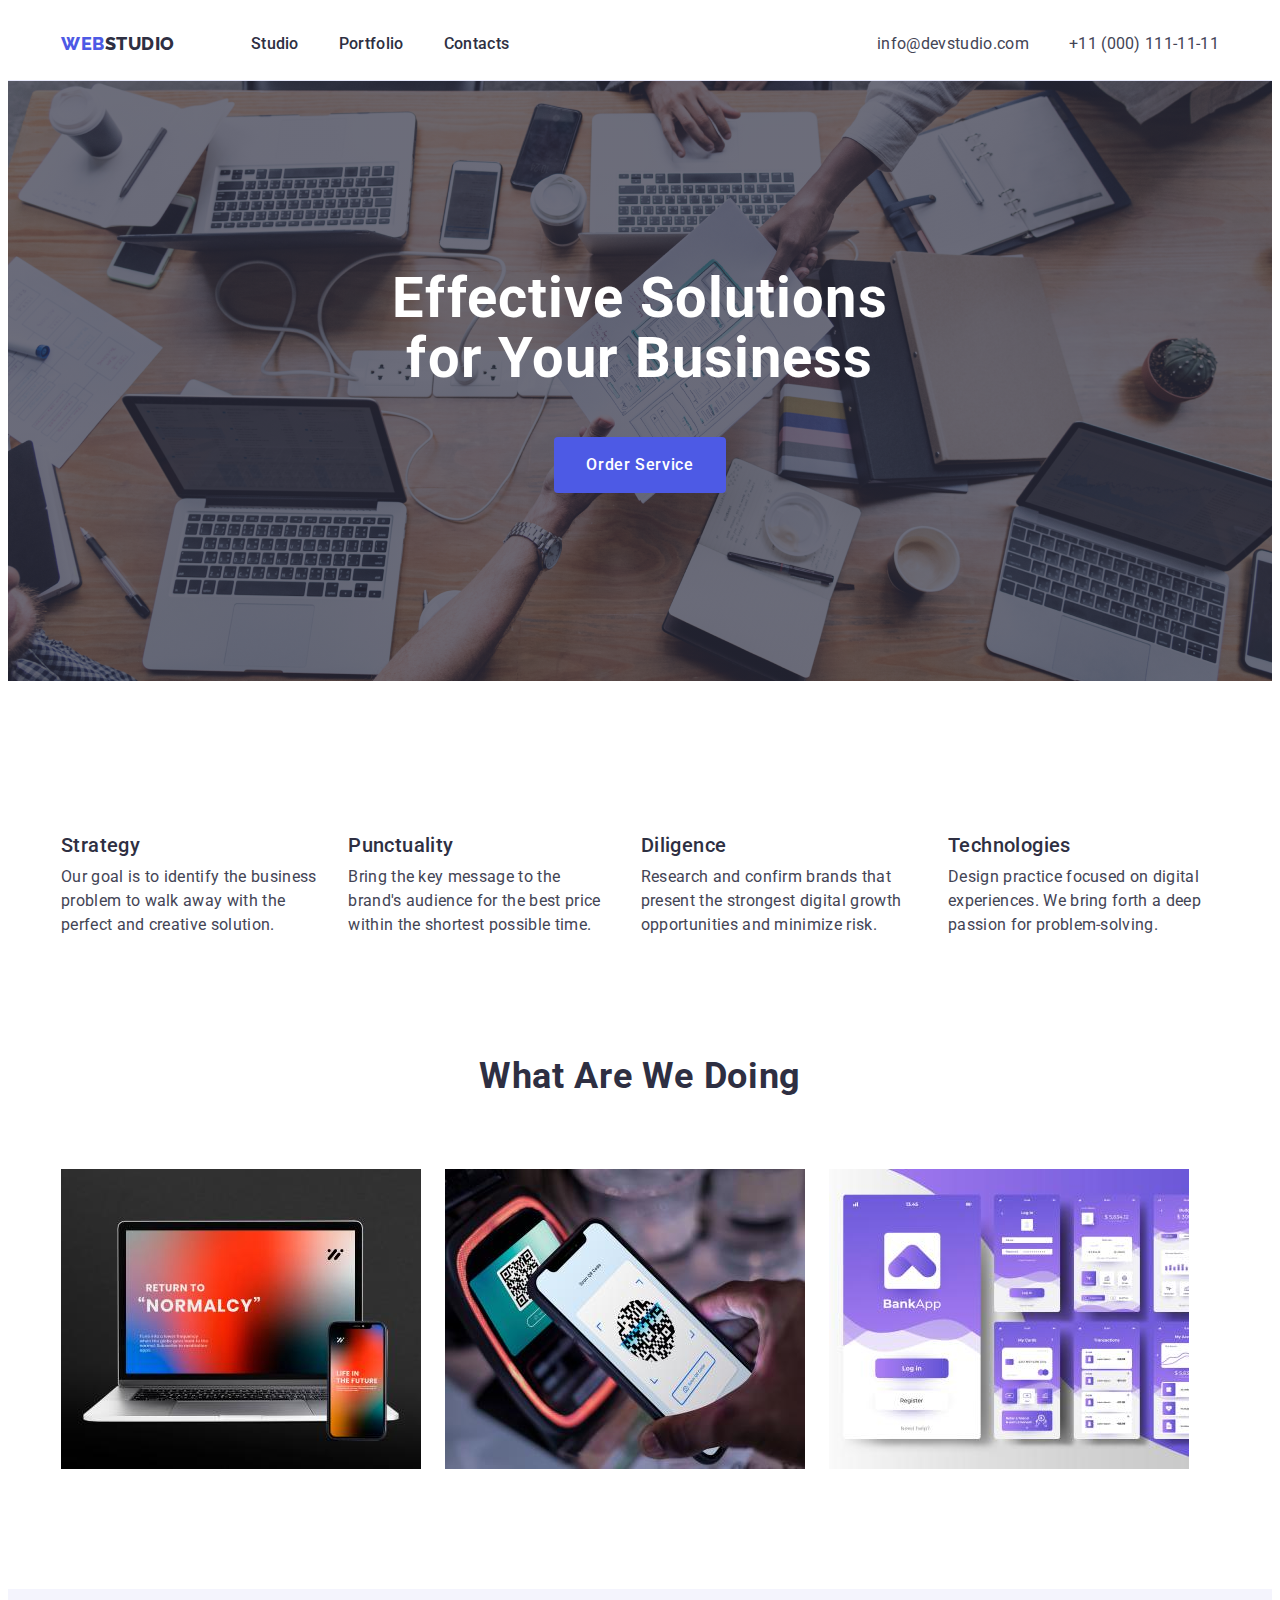
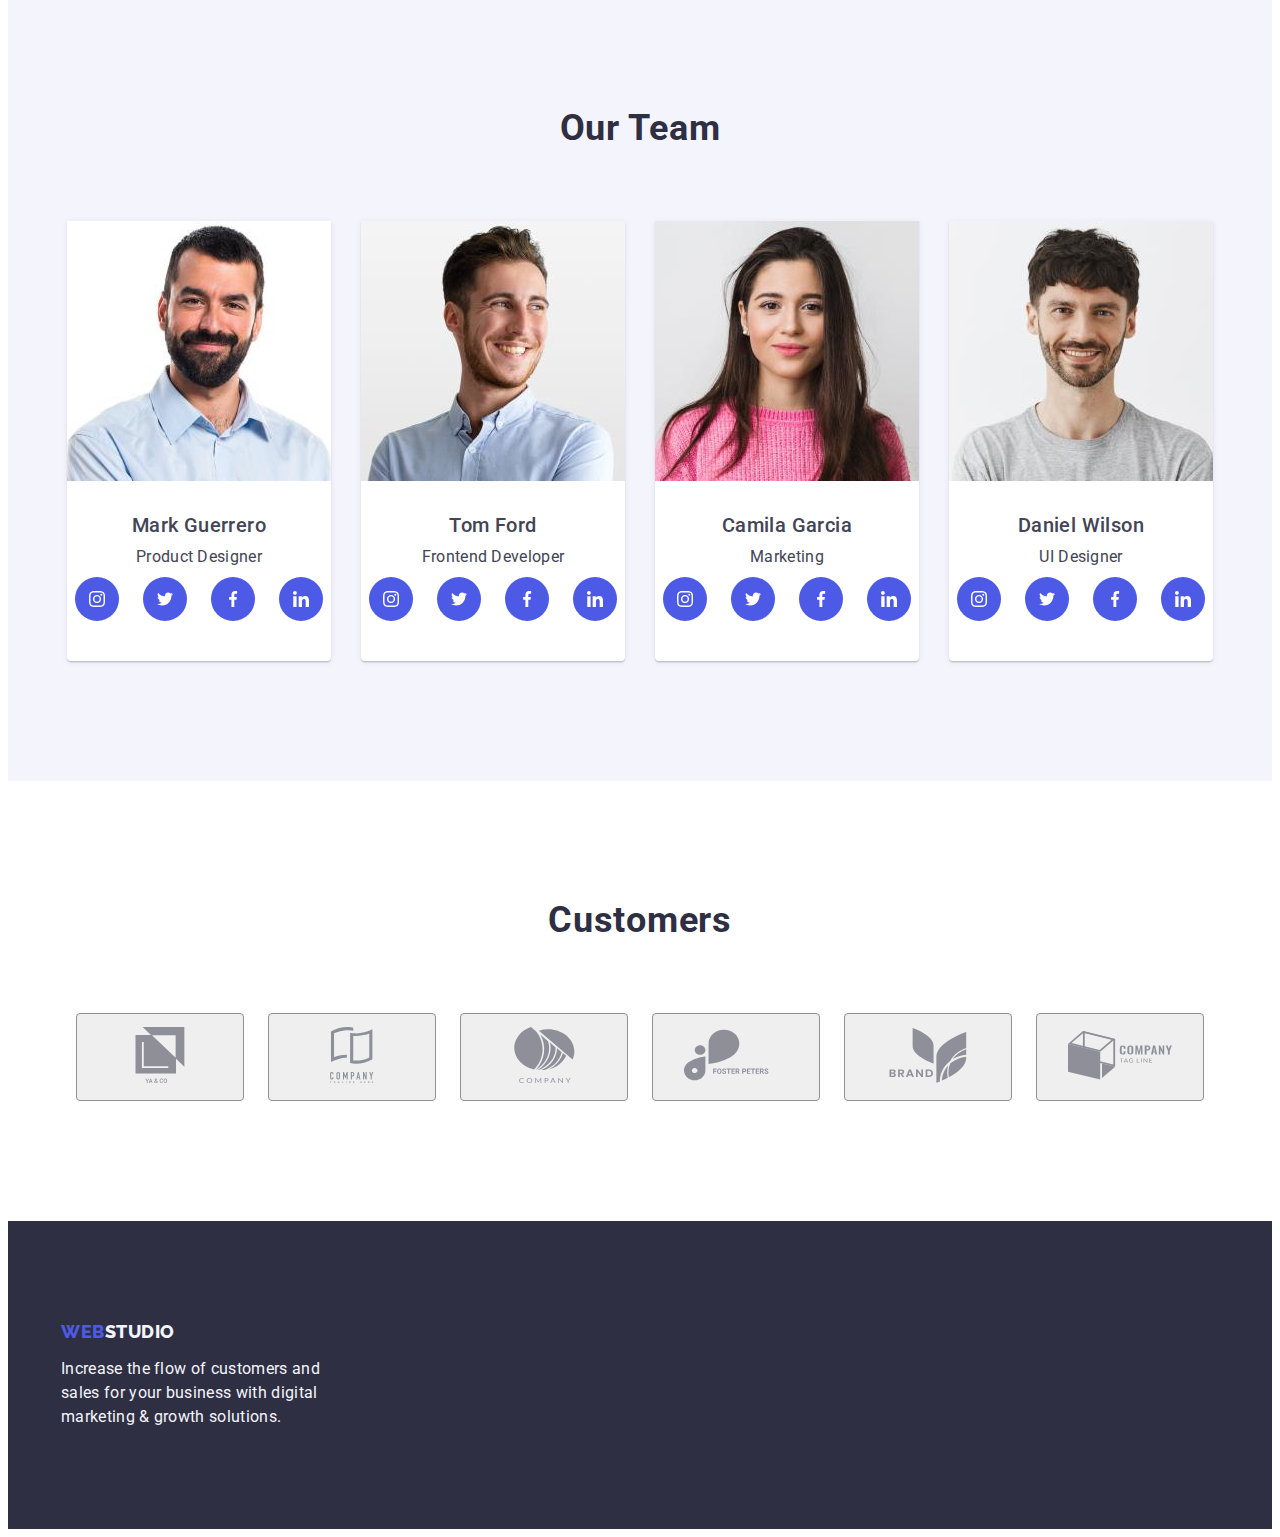
==== index.html @ bd983fbe "fix-4" ====
<!DOCTYPE html>
<html lang="en">

<head>
  <meta charset="UTF-8" />
  <meta http-equiv="X-UA-Compatible" content="IE=edge" />
  <meta name="viewport" content="width=device-width, initial-scale=1.0" />
  <title>Portfolio</title>
  <link rel="preconnect" href="https://fonts.googleapis.com" />
  <link rel="preconnect" href="https://fonts.gstatic.com" crossorigin />
  <link href="https://fonts.googleapis.com/css2?family=Raleway:wght@800&family=Roboto:wght@400;500;700&display=swap"
    rel="stylesheet" />
    <link rel="stylesheet" href="https://cdnjs.cloudflare.com/ajax/libs/modern-normalize/1.1.0/modern-normalize.min.css" integrity="sha512-wpPYUAdjBVSE4KJnH1VR1HeZfpl1ub8YT/NKx4PuQ5NmX2tKuGu6U/JRp5y+Y8XG2tV+wKQpNHVUX03MfMFn9Q==" crossorigin="anonymous" referrerpolicy="no-referrer">

  <link rel="stylesheet" href="./css/styles.css" />
</head>

<body>
  <header class="header">
   <div class="container header-container">
     <nav class="header-nav">
      <a href="./index.html" class="logo link"> Web<span class="header-logo-item">Studio</span></a>

      <ul class="nav-list list">
        <li class="nav-list-item"><a class="link nav-item" href="./index.html">Studio</a></li>
        <li class="nav-list-item"><a class="link nav-item" href="./portfolio.html">Portfolio</a></li>
        <li class="nav-list-item"><a class="link nav-item" href="">Contacts</a></li>

      </ul>
    </nav>
    <address class="header-address">
      <ul class="address-list list">
        <li><a class="address-list-item  link" href="mailto:info@devstudio.com">info@devstudio.com</a>
        </li>
        <li ><a class="address-list-item link" href="tel:+110001111111">+11 (000) 111-11-11</a></li>
      </ul>
    </address>
 
  </div>
  </header>
  <main>  
    <section class="main-first-section">
     <div class="container">
      <h1 class="top-section-head">Effective Solutions for Your Business</h1>
      <button class="main-btn" type="button">Order Service</button>
    </div>
    </section>
    
    <section class="main-mid-section">
      <div class="container">
        <h2 class="visually-hidden" >OUR STRATEGY</h2>
      <ul class="list hero-list">
        <li class="main-list-item">
          <h3 class="list-hero">Strategy</h3>
          <p class="list-object">
            Our goal is to identify the business problem to walk away with the
            perfect and creative solution.
          </p>
        </li>

        <li class="main-list-item">
          <h3 class="list-hero"  >Punctuality</h3>
          <p class="list-object">
            Bring the key message to the brand's audience for the best price
            within the shortest possible time.
          </p>
        </li>  

        <li class="main-list-item">
          <h3 class="list-hero" >Diligence</h3>
          <p class="list-object">
            Research and confirm brands that present the strongest digital
            growth opportunities and minimize risk.
          </p>
        </li>

        <li class="main-list-item">
          <h3 class="list-hero">Technologies</h3>
          <p class="list-object">
            Design practice focused on digital experiences. We bring forth a
            deep passion for problem-solving.
          </p>
        </li>
      </ul></div>
      
    </section>

    <section class="about-section">
      <div class="container about-container ">
      <h2 class="section-head about-head">What are we doing</h2>
      <ul class="list section-bot-list">
        <li><img src="./images/img3.jpg" alt="many" width="360" /></li>
        <li><img src="./images/img2.jpg" alt="any" width="360" /></li>
        <li><img src="./images/img1.jpg" alt="some" width="360" /></li>
      </ul>
    </section>
    <section class="team"> 
    <div class="container">
      <h2 class="section-head bot-section-head">Our Team</h2>
      <ul class="main-bot-section list">
        <li class="section-list-item">
          <img src="./images/teamperson1.jpg" alt="person1" width="264" />
          <h3 class="team-list-hero">Mark Guerrero</h3>
          <p class="team-list-object">Product Designer</p>
          <ul class="team-soc-list list">
            <li class="person-soc-item">     <a href="" class="team-soc-link link">
              <svg class="person-soc-icon" width="16"height="16">
             <use href="./images/icons.svg#icon-instagram-2"></use>
            </svg>
          </a></li>
            <li class="person-soc-item">     <a href="" class="team-soc-link link">
              <svg class="person-soc-icon" width="16"height="16">
             <use href="./images/icons.svg#icon-twitter-1"></use>
            </svg>
          </a></li>
            <li class="person-soc-item"> <a href="" class="team-soc-link link">
              <svg class="person-soc-icon" width="16"height="16">
             <use href="./images/icons.svg#icon-facebook-1"></use>
            </svg>
          </a></li>
            <li class="person-soc-item">
              <a href="" class="team-soc-link link">
              <svg class="person-soc-icon" width="16"height="16">
             <use href="./images/icons.svg#icon-linkedin-1"></use>
            </svg>
          </a>
             </li>
          </ul>
        </li>
        <li class="section-list-item">
          <img src="./images/teamperson2.jpg" alt="person2" width="264" />
          <h3 class="team-list-hero">Tom Ford</h3>
          <p class="team-list-object">Frontend Developer</p>
          <ul class="team-soc-list list">
            <li class="person-soc-item">     <a href="" class="team-soc-link link">
              <svg class="person-soc-icon" width="16"height="16">
             <use href="./images/icons.svg#icon-instagram-2"></use>
            </svg>
          </a></li>
            <li class="person-soc-item">     <a href="" class="team-soc-link link">
              <svg class="person-soc-icon" width="16"height="16">
             <use href="./images/icons.svg#icon-twitter-1"></use>
            </svg>
          </a></li>
            <li class="person-soc-item"> <a href="" class="team-soc-link link">
              <svg class="person-soc-icon" width="16"height="16">
             <use href="./images/icons.svg#icon-facebook-1"></use>
            </svg>
          </a></li>
            <li class="person-soc-item">
              <a href="" class="team-soc-link link">
              <svg class="person-soc-icon" width="16"height="16">
             <use href="./images/icons.svg#icon-linkedin-1"></use>
            </svg>
          </a>
             </li>
          </ul>
          
        </li>
        <li class="section-list-item">
          <img src="./images/teamperson3.jpg" alt="person3" width="264" />
          <h3 class="team-list-hero">Camila Garcia</h3>
          <p class="team-list-object">Marketing</p>
          <ul class="team-soc-list list">
            <li class="person-soc-item">     <a href="" class="team-soc-link link">
              <svg class="person-soc-icon" width="16"height="16">
             <use href="./images/icons.svg#icon-instagram-2"></use>
            </svg>
          </a></li>
            <li class="person-soc-item">     <a href="" class="team-soc-link link">
              <svg class="person-soc-icon" width="16"height="16">
             <use href="./images/icons.svg#icon-twitter-1"></use>
            </svg>
          </a></li>
            <li class="person-soc-item"> <a href="" class="team-soc-link link">
              <svg class="person-soc-icon" width="16"height="16">
             <use href="./images/icons.svg#icon-facebook-1"></use>
            </svg>
          </a></li>
            <li class="person-soc-item">
              <a href="" class="team-soc-link link">
              <svg class="person-soc-icon" width="16"height="16">
             <use href="./images/icons.svg#icon-linkedin-1"></use>
            </svg>
          </a>
             </li>
          </ul>
        </li>
        <li class="section-list-item">
          <img src="./images/teamperson4.jpg" alt="person4" width="264" />
          <h3 class="team-list-hero">Daniel Wilson</h3>
          <p class="team-list-object">UI Designer</p>
          <ul class="team-soc-list list">
            <li class="person-soc-item">     <a href="" class="team-soc-link link">
              <svg class="person-soc-icon" width="16"height="16">
             <use href="./images/icons.svg#icon-instagram-2"></use>
            </svg>
          </a></li>
            <li class="person-soc-item">     <a href="" class="team-soc-link link">
              <svg class="person-soc-icon" width="16"height="16">
             <use href="./images/icons.svg#icon-twitter-1"></use>
            </svg>
          </a></li>
            <li class="person-soc-item"> <a href="" class="team-soc-link link">
              <svg class="person-soc-icon" width="16"height="16">
             <use href="./images/icons.svg#icon-facebook-1"></use>
            </svg>
          </a></li>
            <li class="person-soc-item">
              <a href="" class="team-soc-link link">
              <svg class="person-soc-icon" width="16"height="16">
             <use href="./images/icons.svg#icon-linkedin-1"></use>
            </svg>
          </a>
             </li>
          </ul>
        </li>
      </ul>
    </div>
    </div>
    </section>
    <section class="main-customer-section">
      <div class="customer-container container">
      <h2 class="customer-head">Customers</h2>
      <ul class="customers-list list">
        <li class="customers-list-item">
          <button class="customers-btn ">
            <svg class="customers-icon"><use href="./images/symbol-defs.svg#icon-union"></use></svg>
          </button>
        </li>
        <li class="customers-list-item">
          <button class="customers-btn ">
            <svg class="customers-icon"><use href="./images/symbol-defs.svg#icon-union-2"></use></svg>
          </button>
        </li>
        <li class="customers-list-item">
          <button class="customers-btn ">
            <svg class="customers-icon"><use href="./images/symbol-defs.svg#icon-union-3"></use></svg>
          </button>
        </li>
        <li class="customers-list-item">
          <button class="customers-btn ">
            <svg class="customers-icon"><use href="./images/symbol-defs.svg#icon-union-4"></use></svg>
          </button>
        </li>
        <li class="customers-list-item">
          <button class="customers-btn ">
            <svg class="customers-icon"><use href="./images/symbol-defs.svg#icon-union-5"></use></svg>
          </button>
        </li>
        <li class="customers-list-item">
          <button class="customers-btn ">
            <svg class="customers-icon"><use href="./images/symbol-defs.svg#icon-union-6"></use></svg>
          </button>
        </li>
        
      </ul>
    </div>
    </section>
  </main>
  <footer class="footer">
    <div class="container">
    <a class="logo link" href="./index.html">Web<span class="footer-logo-item">Studio</span> </a>
    <p class="footer-list-object">
      Increase the flow of customers and sales for your business with digital
      marketing & growth solutions.
    </p>
    </div>
  </footer>
</body>

</html>
---- css/styles.css ----
:root {
  --header-background-color: rgb(255, 255, 255);
  --logo-color: #4D5AE5;
  --background-btn-color:#F4F4FD;
  --nav-color:#2e2f42; 
  --link-color: #434455;
}
body {
  font-family: 'Roboto', sans-serif;
  color: #434455;
  background-color: #FFFFFF;
  
}
h1,h2,h3,h4,h5,h6,p
{
  margin: 0;
  padding: 0;
}
img{
  display: block;
  width: 100%;
  height: auto;
}
h1,h2,h3,h4,h5,h6,p
{
margin: 0;
}
ul{
  margin: 0;
  padding: 0;
}

/* -------------------------------------HEADER---------------------------------------- */
.header {

  padding: 24px 0;
  background-color: var(--header-background-color);
  border-bottom: 1px solid #E7E9FC;
}
.header-container
{
  display:flex;
  align-items: center;
  justify-content: space-between;
}
.header-nav
{ 
  align-items: center;
  display:flex;
  margin-right: auto;
}
.nav-list
{
  margin-left: 76px;
  margin-right: auto;
  gap: 40px;
  display:flex;

}
.address-list
{
  display:flex;
  gap:40px;
 
}

.container 
{
  margin: 0 auto;
  width: 1158px;
  padding-left: 15px;
  padding-right: 15px;
  /* outline: 2px solid tomato; */
}
.top-btn
{
  
  display: flex;
}

.address-list-item {
  padding: 24px 0;
  font-weight: 400;
  font-size: 16px;
  line-height: 1.5;
  letter-spacing: 0.02em;
  color: #434455;
}
.address-list-item:is(:hover, :focus)
{
  color:#404BBF
}
.link {
  text-decoration: none;
}

.list {
  list-style: none;
}
.team
{
  background-color: var(--background-btn-color);
}

.header-address
{ 
  
  font-style:normal;
}

/* ----------------------------------------MAIN--------------------------------------------- */

.filter
{
  padding: 96px 0;
  justify-content: center;
}
.visually-hidden
{
  position: absolute;
  width: 1px;
  height: 1px;
  margin: -1px;
  border: 0;
  padding: 0;
  
  white-space: nowrap;
  clip-path: inset(100%);
  clip: rect(0 0 0 0);
  overflow: hidden;
}
.filter-list
{
  display: flex;
    justify-content: center;
    margin-bottom: 72px;
    gap: 24px;

}
.main-mid-section
{
  padding: 120px 0 0;
}

.hero-list
{
  display: flex;
  gap: 24px;
  
  font-family: 'Roboto';
  font-style: normal;
  
}
.result-list
{
  display: flex;
  flex-wrap: wrap;
  gap:48px 24px;
  
}
.result-list-item
{
  width: calc((100% - 48px) / 3);
}
.portfolio-card
{
  padding-top: 32px;
    padding-bottom: 32px;
    padding-left: 16px;
    border: 1px solid #E7E9FC;
    border-top: none;
}

.team-soc-list {
display: flex;
gap: 24px;
justify-content: center;
}
.person-soc-item {
  width: 44px;
  height: 44px;

}
.team-soc-link {
width: 100%;
height: 100%;
border-radius: 50%;
background: #4D5AE5;
display: flex;
align-items: center;
justify-content: center;
}
.person-soc-icon
{
fill: #FFFFFF;
}

.team-soc-link:is(:hover, :focus)
{
  background: #31D0AA;
}





.list-button {
  font-family: 'Roboto', sans-serif;
  font-weight: 500;
  font-size: 16px;
  line-height: 1.5;
  letter-spacing: 0.04em;
  cursor: pointer;
  color: var(--logo-color);
  background-color: var(--background-btn-color);
  border: 1px solid #E7E9FC;
  border-radius: 4;
  padding: 12px 24px;
  
}

.list-button:is(:hover, :focus)
{
  color: #FFFFFF;
  background-color:  #404BBF;
  box-shadow: 0px 4px 4px rgba(0, 0, 0, 0.15);
  border-radius: 4px;
}

.nav-item {
  padding: 25px 0;
  font-weight: 500;
  font-size: 16px;
  line-height: 1.5;
  letter-spacing: 0.02em;
  color: var(--nav-color);
}
.nav-item:is(:hover, :focus)
{
  color:#404BBF;
}
.result-list-object
{
font-size: 16px;
line-height: 1.5;
letter-spacing: 0.02em;
color: #434455;
}
.result-item-head
{
  font-family: 'Roboto';
  font-style: normal;
  font-weight: 500;
  font-size: 20px;
  line-height: 1.2;
  margin-bottom: 8px;
  letter-spacing: 0.02em;
  color: #2E2F42;
}

.main-list-item {
  font-family: 'Roboto';
font-style: normal;
font-weight: 400;
font-size: 16px;
line-height: 1.5;
letter-spacing: 0.02em;
  color:var(--nav-color);
   
}


.list-object {  

  font-size: 16px;
  line-height: 1.5;
  letter-spacing: 0.02em;
  color: var(--link-color);
 

}

.main-first-section {
  margin: 0 auto;
  padding:  188px 0;
 background-image: linear-gradient( rgba(46, 47, 66, 0.7),  rgba(46, 47, 66, 0.7)), url(../images/hero-images.png);
 background-repeat: no-repeat;
 background-size: cover;
 background-position: center;


  }
.team
{
  padding: 120px 0;
}


.top-section-head {
  margin: 0 auto;
  margin-bottom: 48px;
  text-align: center;
  width: 500px;
  height: 120px;
  font-weight: 700;
  font-size: 56px;
  line-height: 1.07;
  letter-spacing: 0.02em;
  color: #FFFFFF;
}
.list-hero
{   
  margin-top: 32px;
  margin-bottom: 8px;
  font-weight: 500;
font-size: 20px;
line-height: 1.2;
letter-spacing: 0.02em;
color: var(--nav-color);
}

.main-btn {
  font-style: normal;
  padding: 16px 32px;
  margin: 0 auto;
  font-family: inherit;
  background: #4D5AE5;
  border-radius: 4px;
  font-weight: 500;
  font-size: 16px;
  min-width: 169px;
  line-height: 1.5;
  letter-spacing: 0.04em;
  color: #FFFFFF;
  cursor: pointer;
  align-items: center;
  min-width: 150px ;
  border: none;
  justify-content: center;
  display: flex;
}
.main-btn:is(:hover, :focus)
{
  background-color: #404BBF;

}

.section-head 
{
 font-weight: 700;
font-size: 36px;
line-height: 1.11;
text-align: center;
letter-spacing:0.02em;
text-transform: capitalize;
color: #2E2F42;
}

.team-list-hero
{
  font-family: 'Roboto';
  font-style: normal;
  font-weight: 500;
  font-size: 20px;
  line-height:1.2;
  text-align: center;
  letter-spacing: 0.02em;
  margin-bottom: 8px;
  margin-top: 32px ;
}
.team-list-object
{
font-size: 16px;
line-height:1.5;
text-align: center;
letter-spacing: 0.02em;
color: #434455;
margin-bottom: 8px;
}




/* --------------------------------------------------------BOTTOM------------------------------------------------------- */


.bottom-section
{
padding:120px 0;
}
.bot-section-head
{
  margin-bottom: 72px;
}
.main-bot-section
{
  display: flex;
  gap: 24px;
margin: 0 auto;
justify-content: space-evenly


}

.about-section
{
  padding: 120px 0;
}
.about-head
{margin-bottom: 72px ;
}
.section-bot-list
{
  display: flex;
  gap: 24px;
 margin: 0 auto;
}
.section-list-item
{
  padding-bottom: 40px;
  background: #FFFFFF;
  box-shadow: 0px 1px 6px rgba(46, 47, 66, 0.08), 0px 1px 1px rgba(46, 47, 66, 0.16), 0px 2px 1px rgba(46, 47, 66, 0.08);
border-radius: 0px 0px 4px 4px;
}

.header-logo-item
{
color:var(--nav-color);
}
.logo
{
  color:var(--logo-color);
  font-family: 'Raleway',sans-serif;
font-style: normal;
font-weight: 800;
font-size: 18px;
line-height: 1.17;
letter-spacing: 0.03em;
text-transform: uppercase;
}

.main-customer-section
{
  padding: 120px 0;
}
.customer-head
{
  font-family: 'Roboto';
  font-size: 36px;
  line-height: 1.11;
  text-align: center;
  letter-spacing: 0.02em;
  text-transform: capitalize;
  color: #2E2F42;
  margin-bottom: 72px;
}
.customers-list {
  display: flex;
  justify-content: center;
  gap: 24px;
}

.customers-list-item {
  width: 168px;
  height: 88px;
  
}
.customers-btn {
  width: 168px;
  height: 88px;
  border: 1px solid #8E8F99;
border-radius: 4px;
}
.customers-icon {
  width: 104px;
  height: 56px;
  fill: #8E8F99;
}

/* -------------------------------------------FOOTER------------------------------------- */
.footer-logo-item
{
  COLOR: #f4f4fd
}

.footer
{
  padding-top: 100px ;
  padding-bottom: 100px;
  background-color: var(--nav-color);
}

.footer-list-object
{     
  margin-top: 15px;
  max-width: 264px;
  font-weight: 400;
  font-size: 16px;
  line-height: 1.5;
  letter-spacing: 0.02em;
  color: #F4F4FD;
  
}
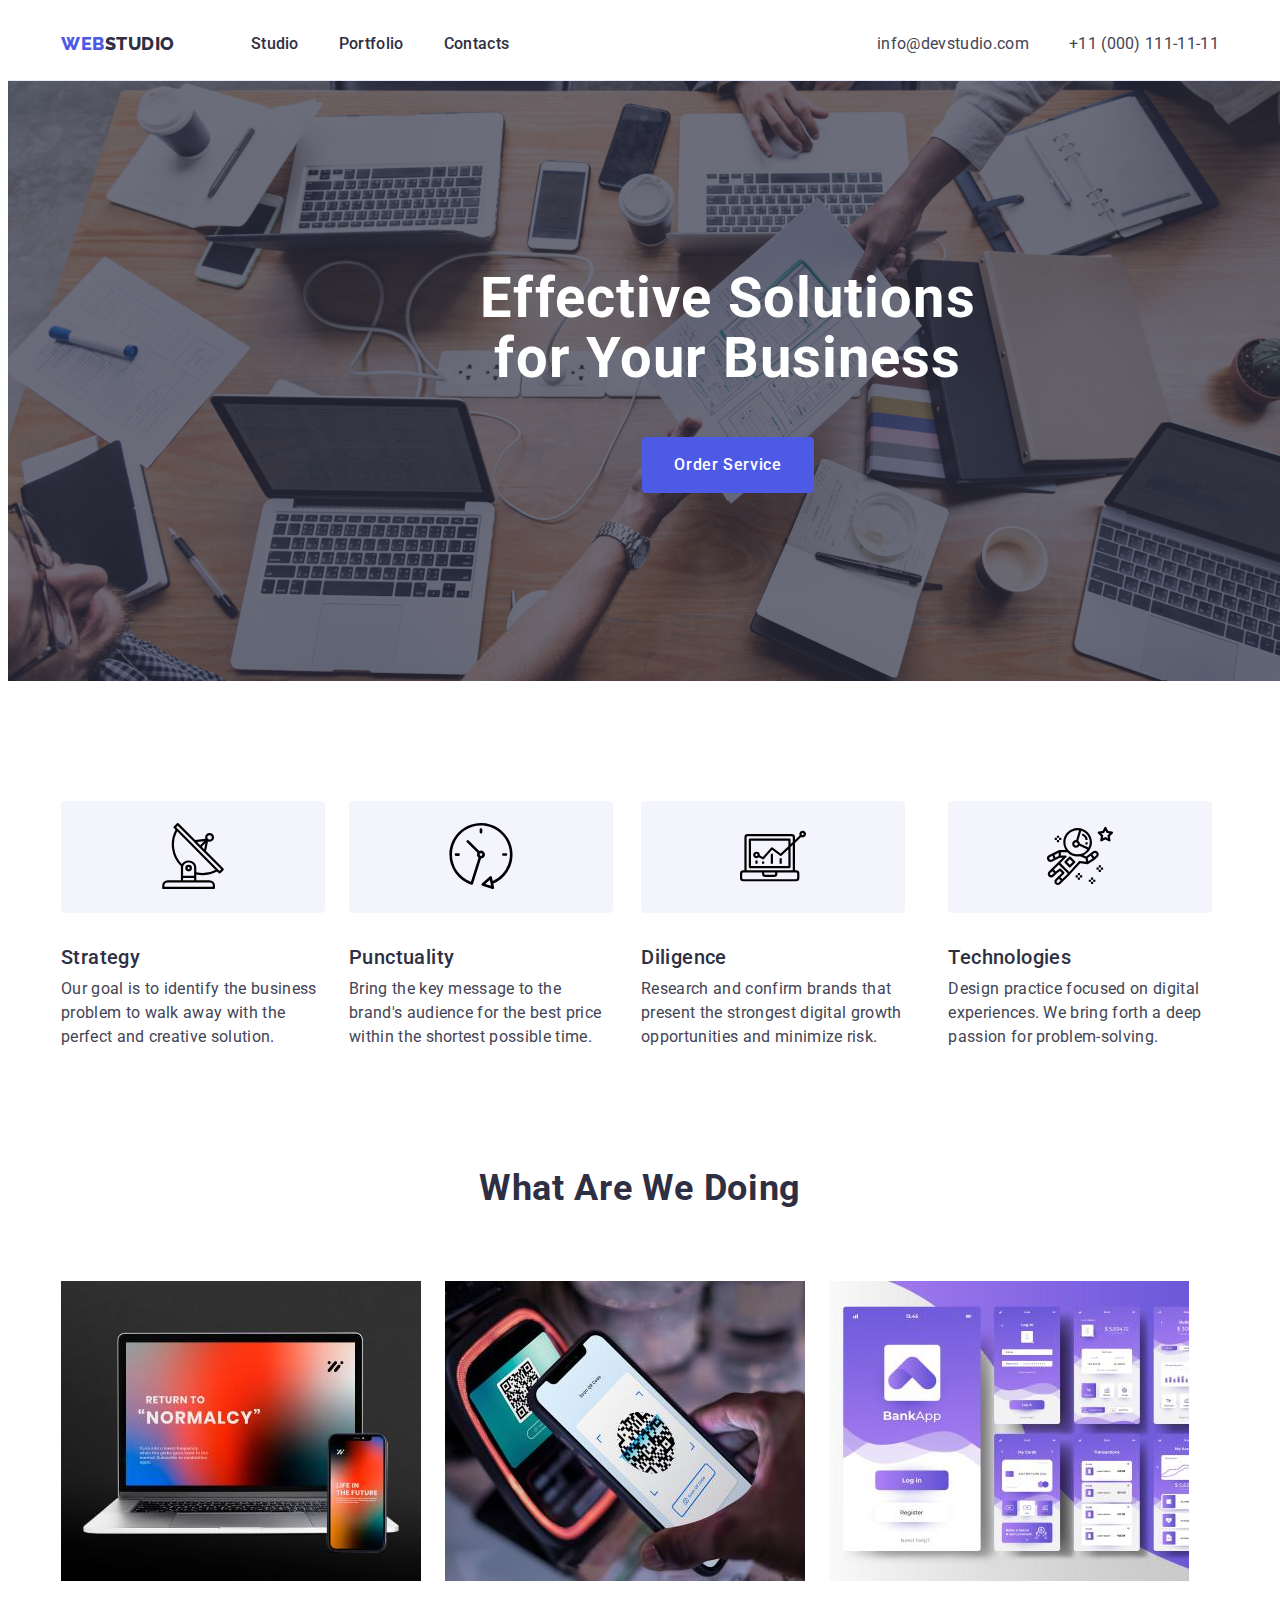
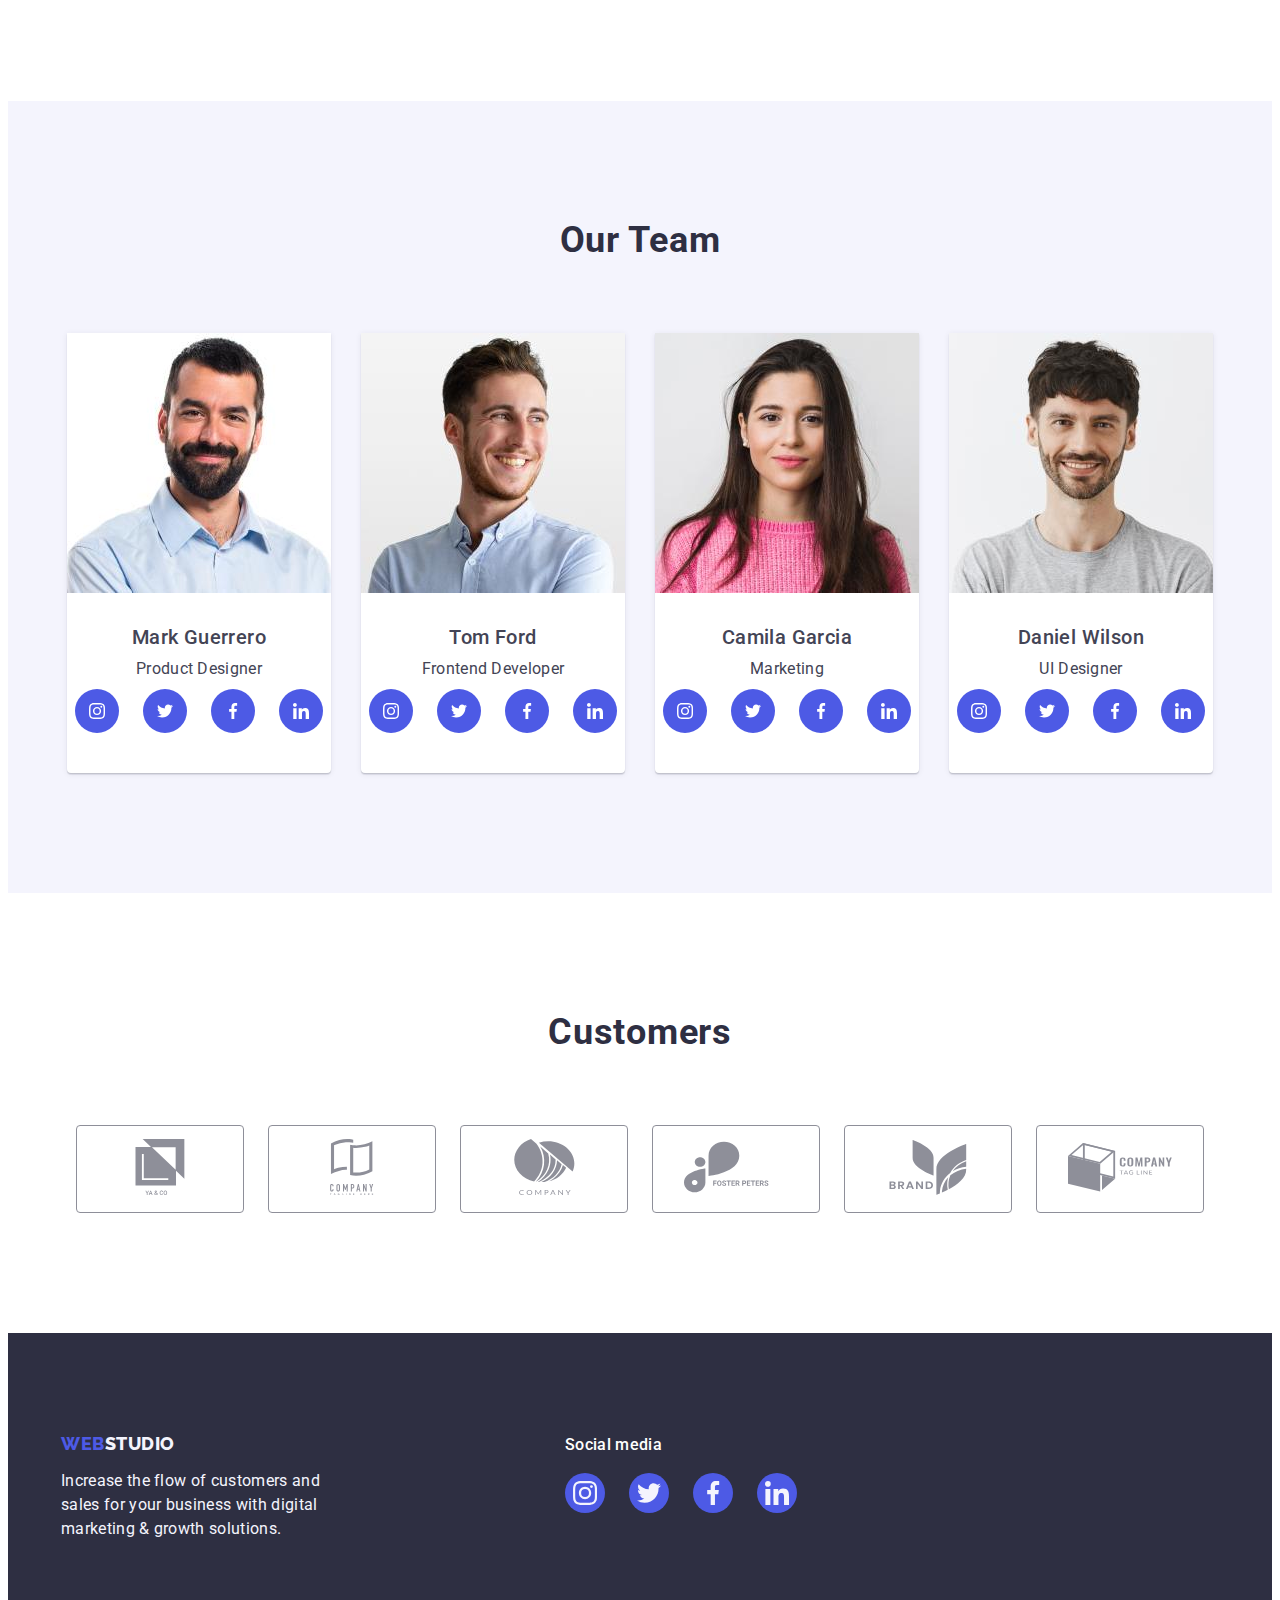
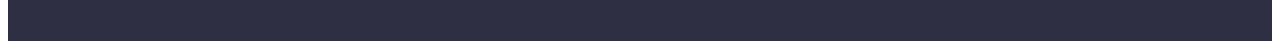
==== commit ac01b3ba: "fix-4" ====
--- a/index.html
+++ b/index.html
@@ -51,6 +51,9 @@
         <h2 class="visually-hidden" >OUR STRATEGY</h2>
       <ul class="list hero-list">
         <li class="main-list-item">
+         <button class="icon">
+          <svg class="strategy-icon"><use href="./images/symbols.svg#icon-antenna-1"></use></svg>
+        </button>
           <h3 class="list-hero">Strategy</h3>
           <p class="list-object">
             Our goal is to identify the business problem to walk away with the
@@ -59,6 +62,9 @@
         </li>
 
         <li class="main-list-item">
+          <button class="icon">
+            <svg class="strategy-icon"><use href="./images/symbols.svg#icon-clock-1"></use></svg>
+          </button>
           <h3 class="list-hero"  >Punctuality</h3>
           <p class="list-object">
             Bring the key message to the brand's audience for the best price
@@ -67,6 +73,9 @@
         </li>  
 
         <li class="main-list-item">
+          <button class="icon">
+            <svg class="strategy-icon"><use href="./images/symbols.svg#icon-diagram-1"></use></svg>
+          </button>
           <h3 class="list-hero" >Diligence</h3>
           <p class="list-object">
             Research and confirm brands that present the strongest digital
@@ -75,6 +84,9 @@
         </li>
 
         <li class="main-list-item">
+          <button class="icon">
+            <svg class="strategy-icon"><use href="./images/symbols.svg#icon-astronaut-1"></use></svg>
+          </button>
           <h3 class="list-hero">Technologies</h3>
           <p class="list-object">
             Design practice focused on digital experiences. We bring forth a
@@ -224,32 +236,32 @@
       <h2 class="customer-head">Customers</h2>
       <ul class="customers-list list">
         <li class="customers-list-item">
-          <button class="customers-btn ">
+          <button type="button" class="customers-btn ">
             <svg class="customers-icon"><use href="./images/symbol-defs.svg#icon-union"></use></svg>
           </button>
         </li>
         <li class="customers-list-item">
-          <button class="customers-btn ">
+          <button type="button" class="customers-btn ">
             <svg class="customers-icon"><use href="./images/symbol-defs.svg#icon-union-2"></use></svg>
           </button>
         </li>
         <li class="customers-list-item">
-          <button class="customers-btn ">
+          <button type="button" class="customers-btn ">
             <svg class="customers-icon"><use href="./images/symbol-defs.svg#icon-union-3"></use></svg>
           </button>
         </li>
         <li class="customers-list-item">
-          <button class="customers-btn ">
+          <button type="button" class="customers-btn ">
             <svg class="customers-icon"><use href="./images/symbol-defs.svg#icon-union-4"></use></svg>
           </button>
         </li>
         <li class="customers-list-item">
-          <button class="customers-btn ">
+          <button type="button" class="customers-btn ">
             <svg class="customers-icon"><use href="./images/symbol-defs.svg#icon-union-5"></use></svg>
           </button>
         </li>
         <li class="customers-list-item">
-          <button class="customers-btn ">
+          <button type="button" class="customers-btn ">
             <svg class="customers-icon"><use href="./images/symbol-defs.svg#icon-union-6"></use></svg>
           </button>
         </li>
@@ -259,12 +271,41 @@
     </section>
   </main>
   <footer class="footer">
-    <div class="container">
+    <div class="footer-container container">
+      <section class="footer-info">
     <a class="logo link" href="./index.html">Web<span class="footer-logo-item">Studio</span> </a>
     <p class="footer-list-object">
       Increase the flow of customers and sales for your business with digital
       marketing & growth solutions.
+    </section>
     </p>
+    <section class="footer-soc">
+      <h2 class="footer-head">Social media</h2>
+    <ul class="team-soc-list list">
+      <li class="footer-soc-item"> <a href="" class="team-soc-link link">
+        <svg class="footer-soc-icon" width="16"height="16">
+       <use href="./images/icons.svg#icon-instagram-2"></use>
+      </svg>
+    </a></li>
+    <li class="footer-soc-item">    <a href="" class="team-soc-link link">
+        <svg class="footer-soc-icon" width="16"height="16">
+       <use href="./images/icons.svg#icon-twitter-1"></use>
+      </svg>
+    </a></li>
+    <li class="footer-soc-item"> <a href="" class="team-soc-link link">
+        <svg class="footer-soc-icon" width="16"height="16">
+       <use href="./images/icons.svg#icon-facebook-1"></use>
+      </svg>
+    </a></li>
+      <li class="footer-soc-item">
+        <a href="" class="team-soc-link link">
+        <svg class="footer-soc-icon" width="16"height="16">
+       <use href="./images/icons.svg#icon-linkedin-1"></use>
+      </svg>
+    </a>
+       </li>
+    </ul>
+  </section>
     </div>
   </footer>
 </body>
--- a/css/styles.css
+++ b/css/styles.css
@@ -163,6 +163,10 @@
 {
   width: calc((100% - 48px) / 3);
 }
+.result-list-item:is(:hover, :focus)
+{
+  box-shadow: 0px 1px 6px rgba(46, 47, 66, 0.08), 0px 1px 1px rgba(46, 47, 66, 0.16), 0px 2px 1px rgba(46, 47, 66, 0.08);
+}
 .portfolio-card
 {
   padding-top: 32px;
@@ -180,8 +184,24 @@
 .person-soc-item {
   width: 44px;
   height: 44px;
-
-}
+}
+
+.icon
+{
+width: 264px;
+height: 112px;
+background: #F4F4FD;
+border: none;
+border-radius: 4px;
+}
+.strategy-icon
+{
+  
+  width: 66px;
+  height: 66px;
+}
+
+
 .team-soc-link {
 width: 100%;
 height: 100%;
@@ -224,8 +244,9 @@
 {
   color: #FFFFFF;
   background-color:  #404BBF;
-  box-shadow: 0px 4px 4px rgba(0, 0, 0, 0.15);
+  box-shadow: 0px 3px 1px rgba(0, 0, 0, 0.1), 0px 2px 1px rgba(0, 0, 0, 0.08), 0px 2px 2px rgba(0, 0, 0, 0.12);
   border-radius: 4px;
+  
 }
 
 .nav-item {
@@ -282,6 +303,7 @@
 }
 
 .main-first-section {
+  width: 1440px;
   margin: 0 auto;
   padding:  188px 0;
  background-image: linear-gradient( rgba(46, 47, 66, 0.7),  rgba(46, 47, 66, 0.7)), url(../images/hero-images.png);
@@ -466,17 +488,30 @@
   height: 88px;
   
 }
+
 .customers-btn {
   width: 168px;
   height: 88px;
   border: 1px solid #8E8F99;
-border-radius: 4px;
+  border-radius: 4px;
+  cursor: pointer;
+  background-color: transparent;
+}
+.customers-btn:is(:hover,:focus)
+{
+  border: 1px solid #404BBF;
+  border-radius: 4px;
+}
+.customers-btn:is(:hover,:focus) > .customers-icon
+{
+fill: #404BBF
 }
 .customers-icon {
   width: 104px;
   height: 56px;
   fill: #8E8F99;
 }
+
 
 /* -------------------------------------------FOOTER------------------------------------- */
 .footer-logo-item
@@ -501,4 +536,30 @@
   letter-spacing: 0.02em;
   color: #F4F4FD;
   
-}+}
+.footer-head
+{ 
+font-style: normal;
+font-weight: 500;
+font-size: 16px;
+line-height: 1.5;
+letter-spacing: 0.02em;
+color: #FFFFFF;
+margin-bottom: 16px;
+}
+.footer-container
+{
+display: flex;
+gap: 120px;
+}
+.footer-soc-item
+{
+  width: 40px;
+  height: 40px;
+}
+.footer-soc-icon
+{
+  width: 24px;
+  height:24px;
+ fill:  #F4F4FD;
+}
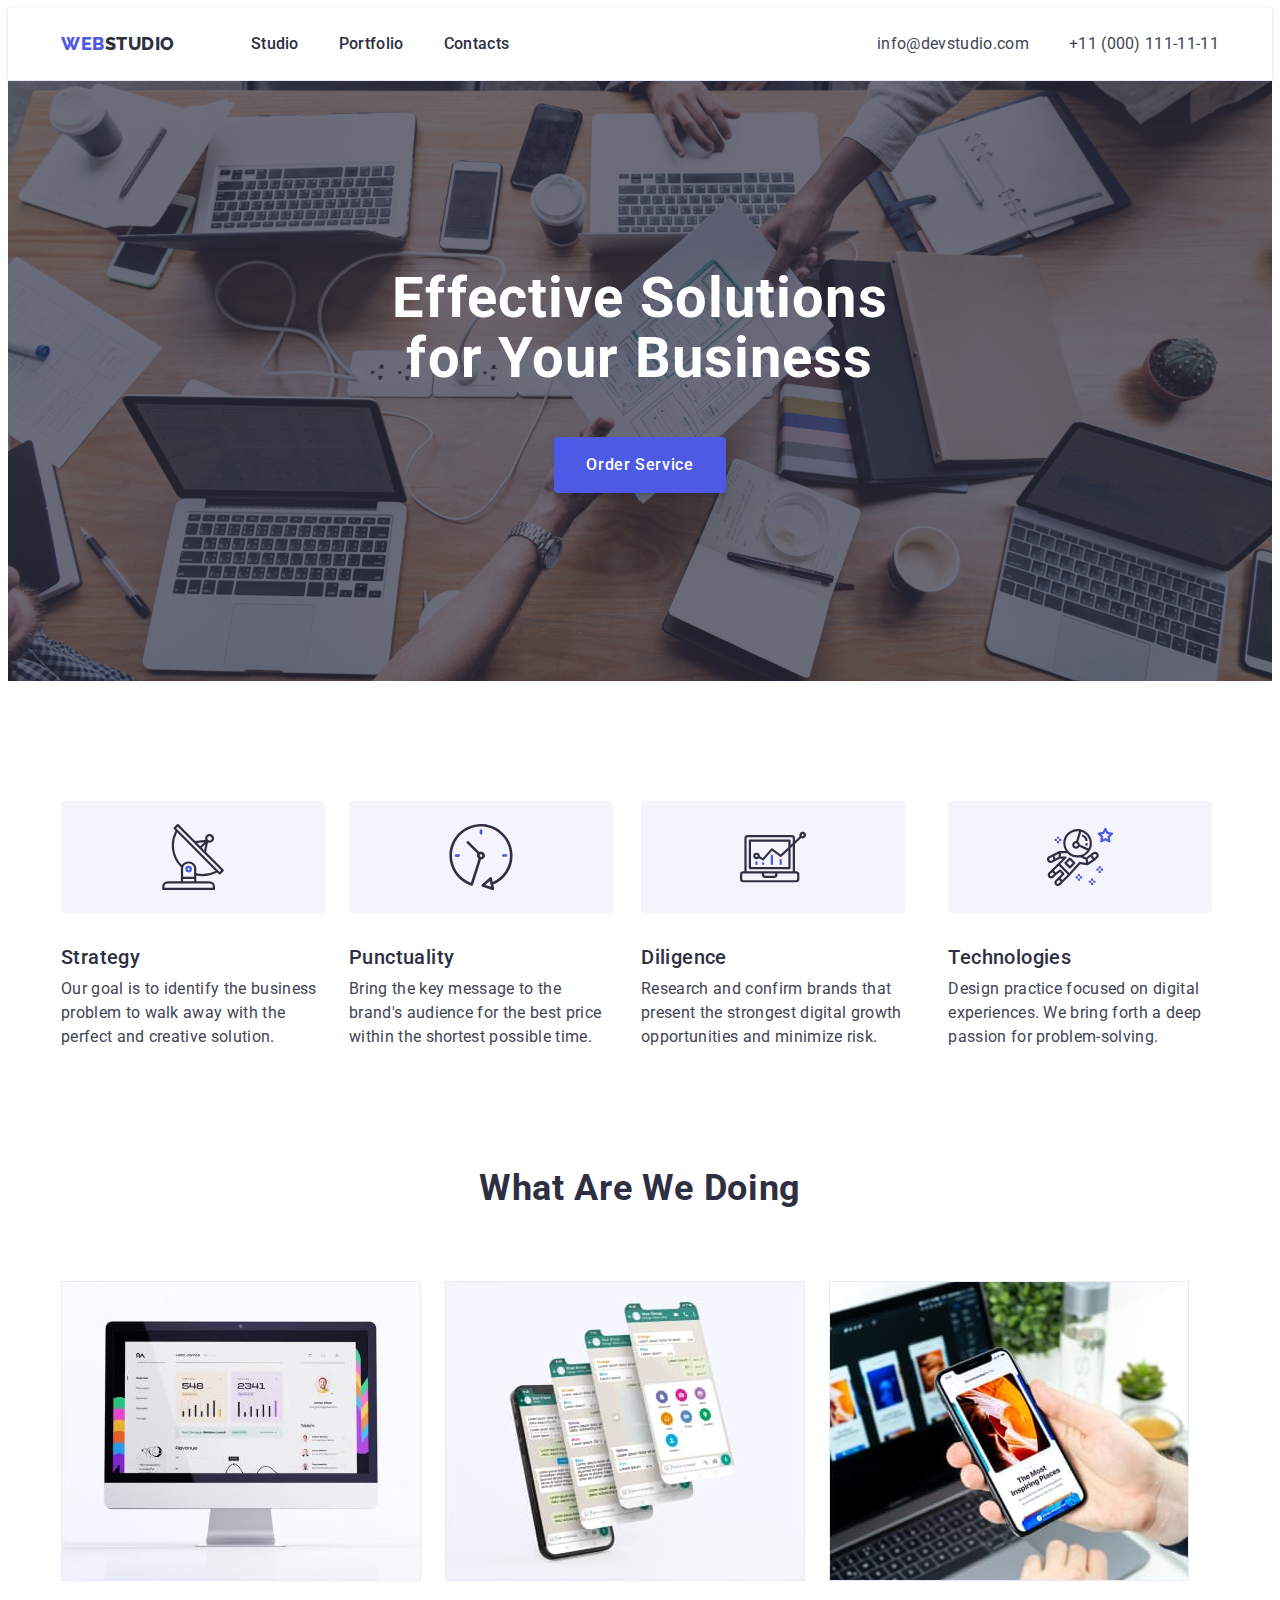
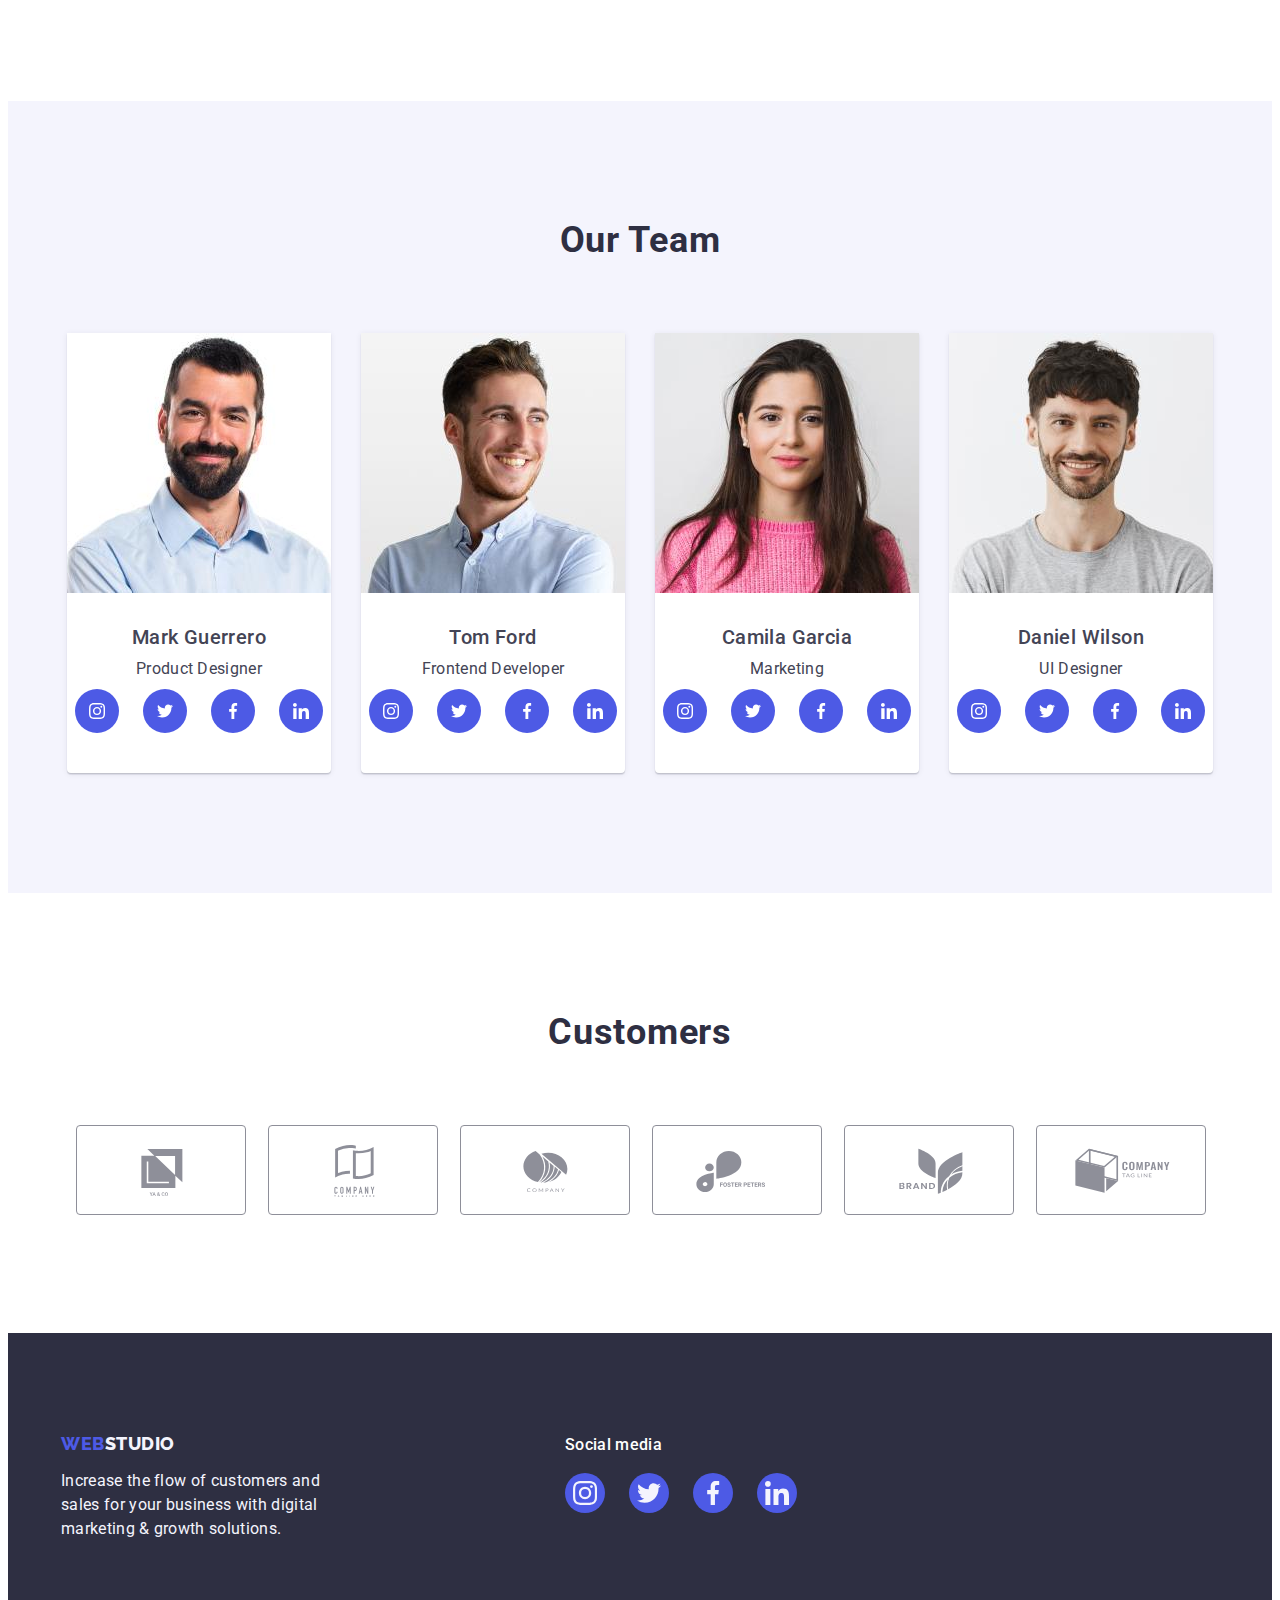
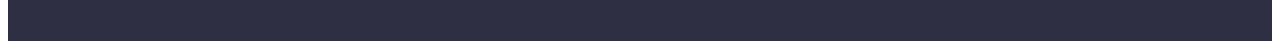
==== commit 57b80922: "fix-paketik" ====
--- a/index.html
+++ b/index.html
@@ -51,9 +51,9 @@
         <h2 class="visually-hidden" >OUR STRATEGY</h2>
       <ul class="list hero-list">
         <li class="main-list-item">
-         <button class="icon">
-          <svg class="strategy-icon"><use href="./images/symbols.svg#icon-antenna-1"></use></svg>
-        </button>
+         <div class="icon">
+          <svg class="strategy-icon"><use href="./images/icons.svg#icon-antenna-1"></use></svg>
+         </div>
           <h3 class="list-hero">Strategy</h3>
           <p class="list-object">
             Our goal is to identify the business problem to walk away with the
@@ -62,9 +62,9 @@
         </li>
 
         <li class="main-list-item">
-          <button class="icon">
-            <svg class="strategy-icon"><use href="./images/symbols.svg#icon-clock-1"></use></svg>
-          </button>
+          <div class="icon">
+            <svg class="strategy-icon"><use href="./images/icons.svg#icon-clock-1"></use></svg>
+          </div>
           <h3 class="list-hero"  >Punctuality</h3>
           <p class="list-object">
             Bring the key message to the brand's audience for the best price
@@ -73,9 +73,9 @@
         </li>  
 
         <li class="main-list-item">
-          <button class="icon">
-            <svg class="strategy-icon"><use href="./images/symbols.svg#icon-diagram-1"></use></svg>
-          </button>
+          <div class="icon">
+            <svg class="strategy-icon"><use href="./images/icons.svg#icon-diagram-1"></use></svg>
+          </div>
           <h3 class="list-hero" >Diligence</h3>
           <p class="list-object">
             Research and confirm brands that present the strongest digital
@@ -84,9 +84,9 @@
         </li>
 
         <li class="main-list-item">
-          <button class="icon">
-            <svg class="strategy-icon"><use href="./images/symbols.svg#icon-astronaut-1"></use></svg>
-          </button>
+          <div class="icon">
+            <svg class="strategy-icon"><use href="./images/icons.svg#icon-astronaut-1"></use></svg>
+          </div>
           <h3 class="list-hero">Technologies</h3>
           <p class="list-object">
             Design practice focused on digital experiences. We bring forth a
@@ -101,9 +101,9 @@
       <div class="container about-container ">
       <h2 class="section-head about-head">What are we doing</h2>
       <ul class="list section-bot-list">
-        <li><img src="./images/img3.jpg" alt="many" width="360" /></li>
-        <li><img src="./images/img2.jpg" alt="any" width="360" /></li>
-        <li><img src="./images/img1.jpg" alt="some" width="360" /></li>
+        <li><img src="./images/wawd-pic-1.jpg" alt="many" width="360" /></li>
+        <li><img src="./images/wawd-pic-2.jpg" alt="any" width="360" /></li>
+        <li><img src="./images/wawd-pic-3.jpg" alt="some" width="360" /></li>
       </ul>
     </section>
     <section class="team"> 
@@ -117,7 +117,7 @@
           <ul class="team-soc-list list">
             <li class="person-soc-item">     <a href="" class="team-soc-link link">
               <svg class="person-soc-icon" width="16"height="16">
-             <use href="./images/icons.svg#icon-instagram-2"></use>
+             <use href="./images/icons.svg#icon-instagram-1"></use>
             </svg>
           </a></li>
             <li class="person-soc-item">     <a href="" class="team-soc-link link">
@@ -146,7 +146,7 @@
           <ul class="team-soc-list list">
             <li class="person-soc-item">     <a href="" class="team-soc-link link">
               <svg class="person-soc-icon" width="16"height="16">
-             <use href="./images/icons.svg#icon-instagram-2"></use>
+             <use href="./images/icons.svg#icon-instagram-1"></use>
             </svg>
           </a></li>
             <li class="person-soc-item">     <a href="" class="team-soc-link link">
@@ -176,7 +176,7 @@
           <ul class="team-soc-list list">
             <li class="person-soc-item">     <a href="" class="team-soc-link link">
               <svg class="person-soc-icon" width="16"height="16">
-             <use href="./images/icons.svg#icon-instagram-2"></use>
+             <use href="./images/icons.svg#icon-instagram-1"></use>
             </svg>
           </a></li>
             <li class="person-soc-item">     <a href="" class="team-soc-link link">
@@ -205,7 +205,7 @@
           <ul class="team-soc-list list">
             <li class="person-soc-item">     <a href="" class="team-soc-link link">
               <svg class="person-soc-icon" width="16"height="16">
-             <use href="./images/icons.svg#icon-instagram-2"></use>
+             <use href="./images/icons.svg#icon-instagram-1"></use>
             </svg>
           </a></li>
             <li class="person-soc-item">     <a href="" class="team-soc-link link">
@@ -236,34 +236,34 @@
       <h2 class="customer-head">Customers</h2>
       <ul class="customers-list list">
         <li class="customers-list-item">
-          <button type="button" class="customers-btn ">
-            <svg class="customers-icon"><use href="./images/symbol-defs.svg#icon-union"></use></svg>
-          </button>
-        </li>
-        <li class="customers-list-item">
-          <button type="button" class="customers-btn ">
-            <svg class="customers-icon"><use href="./images/symbol-defs.svg#icon-union-2"></use></svg>
-          </button>
-        </li>
-        <li class="customers-list-item">
-          <button type="button" class="customers-btn ">
-            <svg class="customers-icon"><use href="./images/symbol-defs.svg#icon-union-3"></use></svg>
-          </button>
-        </li>
-        <li class="customers-list-item">
-          <button type="button" class="customers-btn ">
-            <svg class="customers-icon"><use href="./images/symbol-defs.svg#icon-union-4"></use></svg>
-          </button>
-        </li>
-        <li class="customers-list-item">
-          <button type="button" class="customers-btn ">
-            <svg class="customers-icon"><use href="./images/symbol-defs.svg#icon-union-5"></use></svg>
-          </button>
-        </li>
-        <li class="customers-list-item">
-          <button type="button" class="customers-btn ">
-            <svg class="customers-icon"><use href="./images/symbol-defs.svg#icon-union-6"></use></svg>
-          </button>
+          <a class="customers-link link">
+            <svg class="customers-icon"><use href="./images/icons.svg#icon-Logo-1"></use></svg>
+          </a>
+        </li>
+        <li class="customers-list-item">
+          <a class="customers-link link">
+            <svg class="customers-icon"><use href="./images/icons.svg#icon-Logo-2"></use></svg>
+          </a>
+        </li>
+        <li class="customers-list-item">
+          <a class="customers-link link">
+            <svg class="customers-icon"><use href="./images/icons.svg#icon-Logo-3"></use></svg>
+          </a>
+        </li>
+        <li class="customers-list-item">
+          <a class="customers-link link">
+            <svg class="customers-icon"><use href="./images/icons.svg#icon-Logo-4"></use></svg>
+          </a>
+        </li>
+        <li class="customers-list-item">
+          <a class="customers-link link">
+            <svg class="customers-icon"><use href="./images/icons.svg#icon-Logo-5"></use></svg>
+          </a>
+        </li>
+        <li class="customers-list-item">
+          <a class="customers-link link">
+            <svg class="customers-icon"><use href="./images/icons.svg#icon-Logo-6"></use></svg>
+          </a>
         </li>
         
       </ul>
@@ -279,33 +279,33 @@
       marketing & growth solutions.
     </section>
     </p>
-    <section class="footer-soc">
-      <h2 class="footer-head">Social media</h2>
+    <div class="footer-soc">
+      <p class="footer-head">Social media</p>
     <ul class="team-soc-list list">
-      <li class="footer-soc-item"> <a href="" class="team-soc-link link">
+      <li class="footer-soc-item"> <a href="" class="footer-soc-link link">
         <svg class="footer-soc-icon" width="16"height="16">
-       <use href="./images/icons.svg#icon-instagram-2"></use>
+       <use href="./images/icons.svg#icon-instagram-1"></use>
       </svg>
     </a></li>
-    <li class="footer-soc-item">    <a href="" class="team-soc-link link">
+    <li class="footer-soc-item">    <a href="" class="footer-soc-link link">
         <svg class="footer-soc-icon" width="16"height="16">
        <use href="./images/icons.svg#icon-twitter-1"></use>
       </svg>
     </a></li>
-    <li class="footer-soc-item"> <a href="" class="team-soc-link link">
+    <li class="footer-soc-item"> <a href="" class="footer-soc-link link">
         <svg class="footer-soc-icon" width="16"height="16">
        <use href="./images/icons.svg#icon-facebook-1"></use>
       </svg>
     </a></li>
       <li class="footer-soc-item">
-        <a href="" class="team-soc-link link">
+        <a href="" class="footer-soc-link link">
         <svg class="footer-soc-icon" width="16"height="16">
        <use href="./images/icons.svg#icon-linkedin-1"></use>
       </svg>
     </a>
        </li>
     </ul>
-  </section>
+  </div>
     </div>
   </footer>
 </body>
--- a/css/styles.css
+++ b/css/styles.css
@@ -37,6 +37,8 @@
   padding: 24px 0;
   background-color: var(--header-background-color);
   border-bottom: 1px solid #E7E9FC;
+  box-shadow: 0px 2px 1px rgba(46, 47, 66, 0.08), 0px 1px 1px rgba(46, 47, 66, 0.16), 
+  0px 1px 6px rgba(46, 47, 66, 0.08);
 }
 .header-container
 {
@@ -181,6 +183,7 @@
 gap: 24px;
 justify-content: center;
 }
+
 .person-soc-item {
   width: 44px;
   height: 44px;
@@ -191,8 +194,11 @@
 width: 264px;
 height: 112px;
 background: #F4F4FD;
-border: none;
+border: transparent;
 border-radius: 4px;
+display: flex;
+justify-content: center;
+align-items: center;
 }
 .strategy-icon
 {
@@ -218,7 +224,7 @@
 
 .team-soc-link:is(:hover, :focus)
 {
-  background: #31D0AA;
+  background: #404BBF;
 }
 
 
@@ -303,7 +309,7 @@
 }
 
 .main-first-section {
-  width: 1440px;
+  max-width: 1440px;
   margin: 0 auto;
   padding:  188px 0;
  background-image: linear-gradient( rgba(46, 47, 66, 0.7),  rgba(46, 47, 66, 0.7)), url(../images/hero-images.png);
@@ -361,6 +367,7 @@
   border: none;
   justify-content: center;
   display: flex;
+  box-shadow: 0px 4px 4px rgba(0, 0, 0, 0.15);
 }
 .main-btn:is(:hover, :focus)
 {
@@ -489,22 +496,23 @@
   
 }
 
-.customers-btn {
+.customers-link {
+  display: flex;
+  justify-content: center;
+  align-items: center;
   width: 168px;
   height: 88px;
   border: 1px solid #8E8F99;
   border-radius: 4px;
-  cursor: pointer;
-  background-color: transparent;
-}
-.customers-btn:is(:hover,:focus)
+}
+.customers-link:is(:hover,:focus)
 {
   border: 1px solid #404BBF;
   border-radius: 4px;
 }
-.customers-btn:is(:hover,:focus) > .customers-icon
-{
-fill: #404BBF
+.customers-link:is(:hover,:focus) > .customers-icon
+{
+ fill:  #404BBF;
 }
 .customers-icon {
   width: 104px;
@@ -563,3 +571,19 @@
   height:24px;
  fill:  #F4F4FD;
 }
+.footer-soc-link
+
+ {
+    width: 100%;
+    height: 100%;
+    border-radius: 50%;
+    background: #4D5AE5;
+    display: flex;
+    align-items: center;
+    justify-content: center;
+    }
+
+.footer-soc-link:is(:hover, :focus)
+{
+  background: #31D0AA;
+}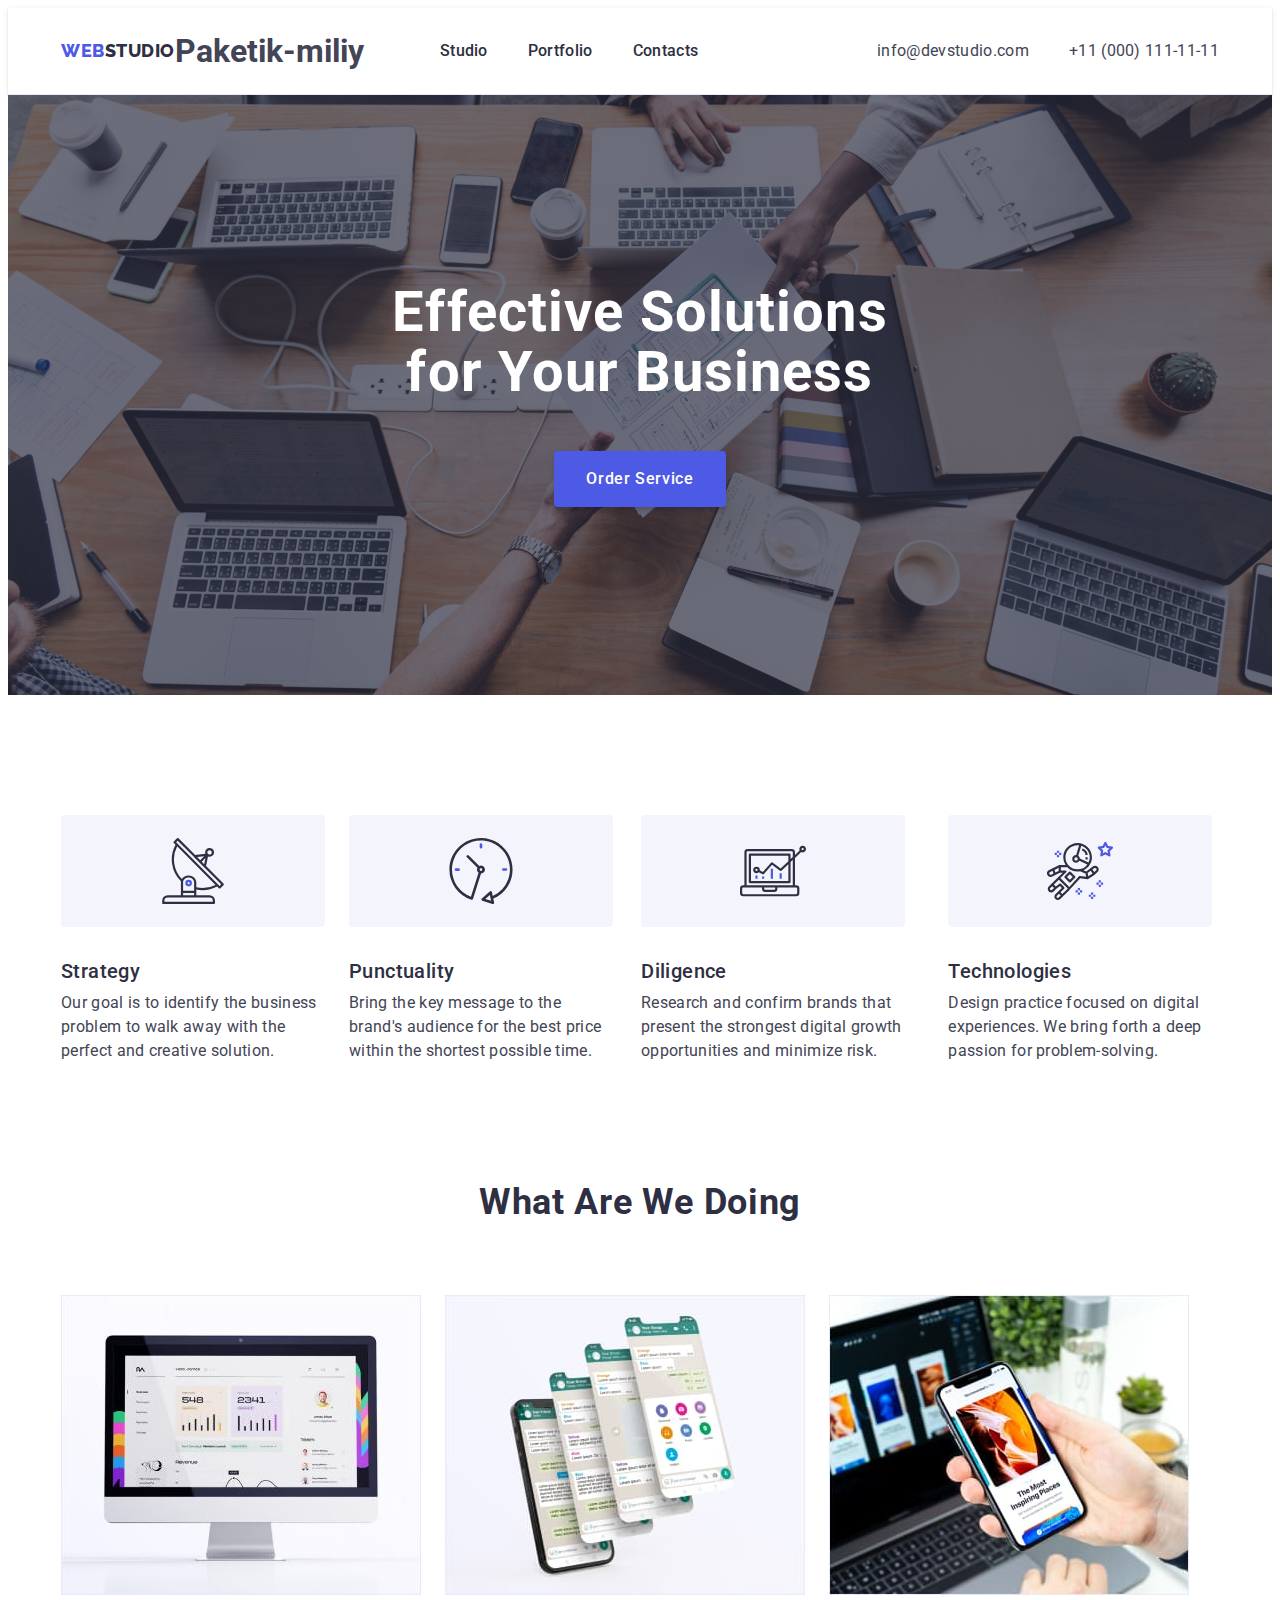
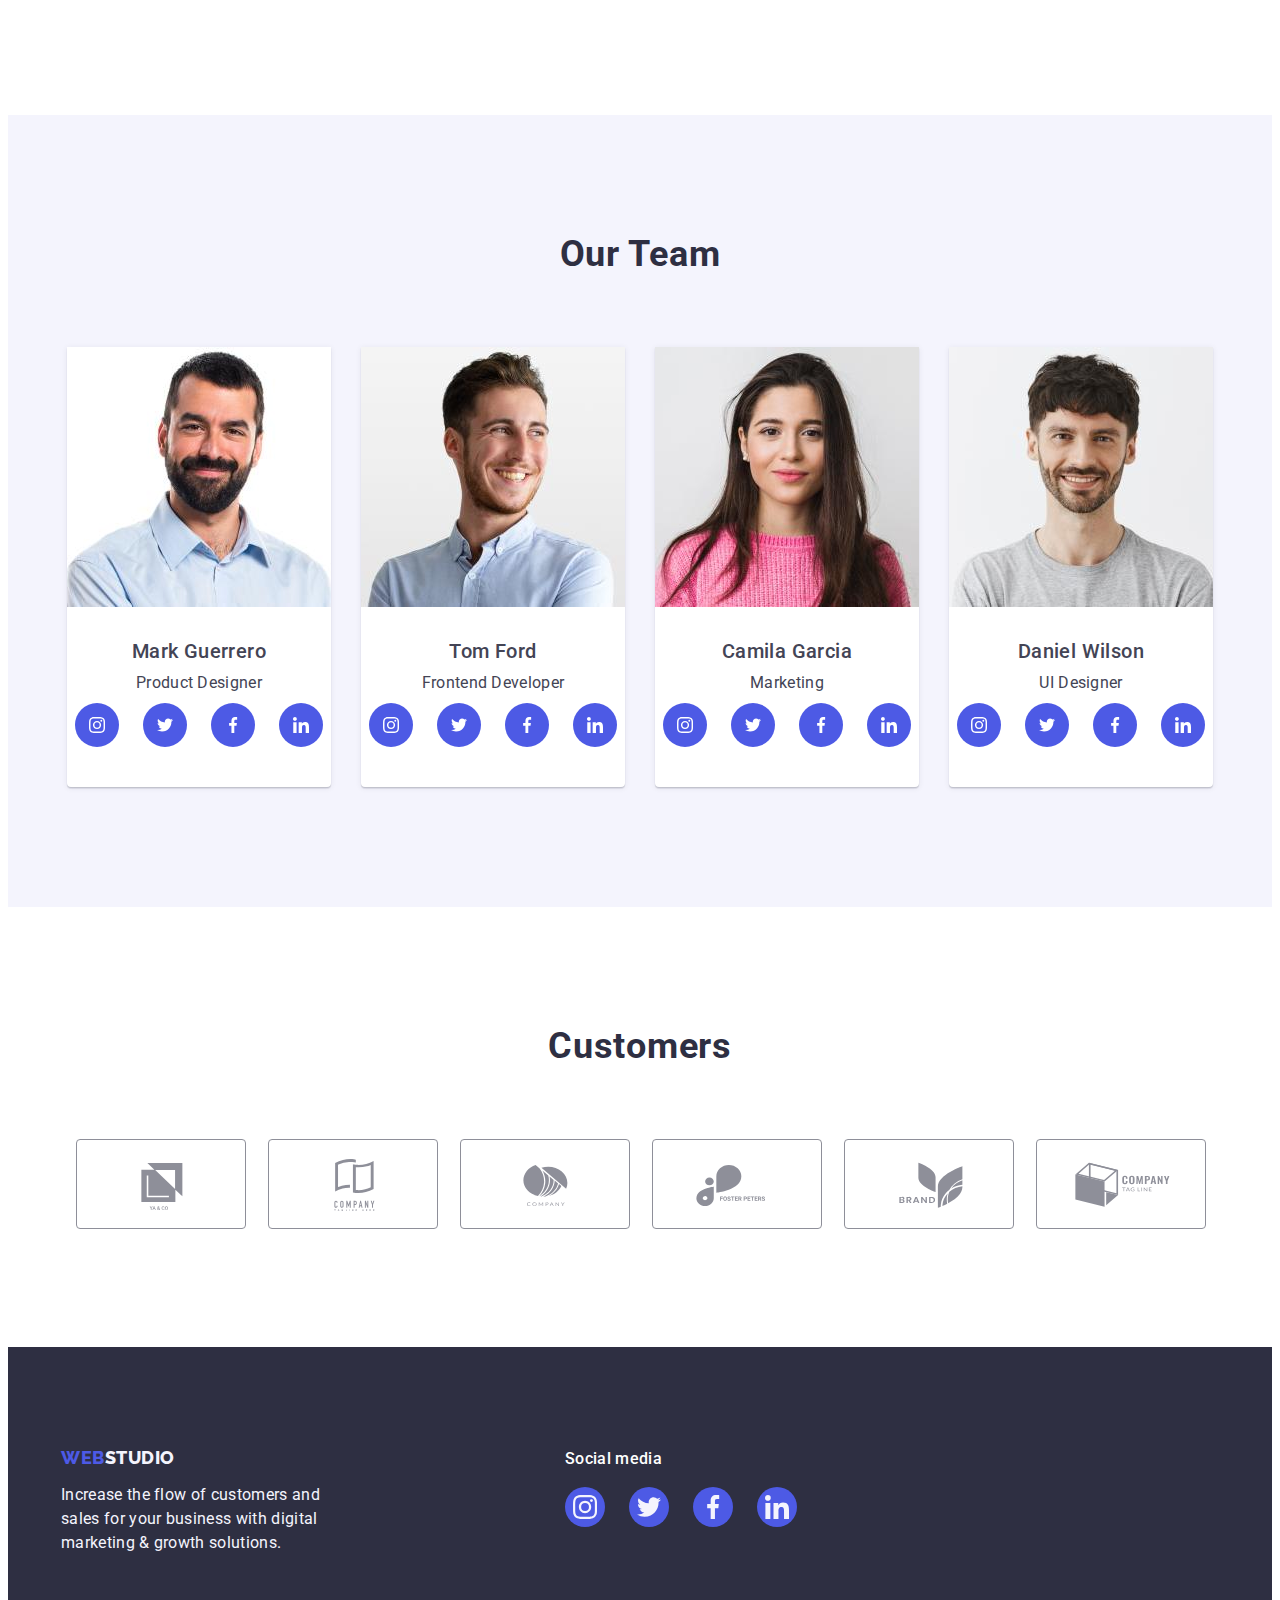
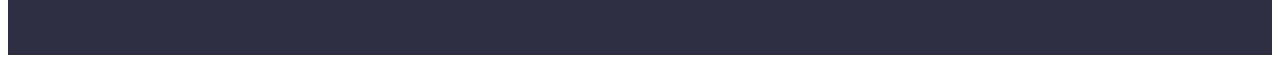
==== commit 9c7b4a29: "add-paketik'_'" ====
--- a/index.html
+++ b/index.html
@@ -20,7 +20,7 @@
    <div class="container header-container">
      <nav class="header-nav">
       <a href="./index.html" class="logo link"> Web<span class="header-logo-item">Studio</span></a>
-
+      <h1>Paketik-miliy</h1>
       <ul class="nav-list list">
         <li class="nav-list-item"><a class="link nav-item" href="./index.html">Studio</a></li>
         <li class="nav-list-item"><a class="link nav-item" href="./portfolio.html">Portfolio</a></li>
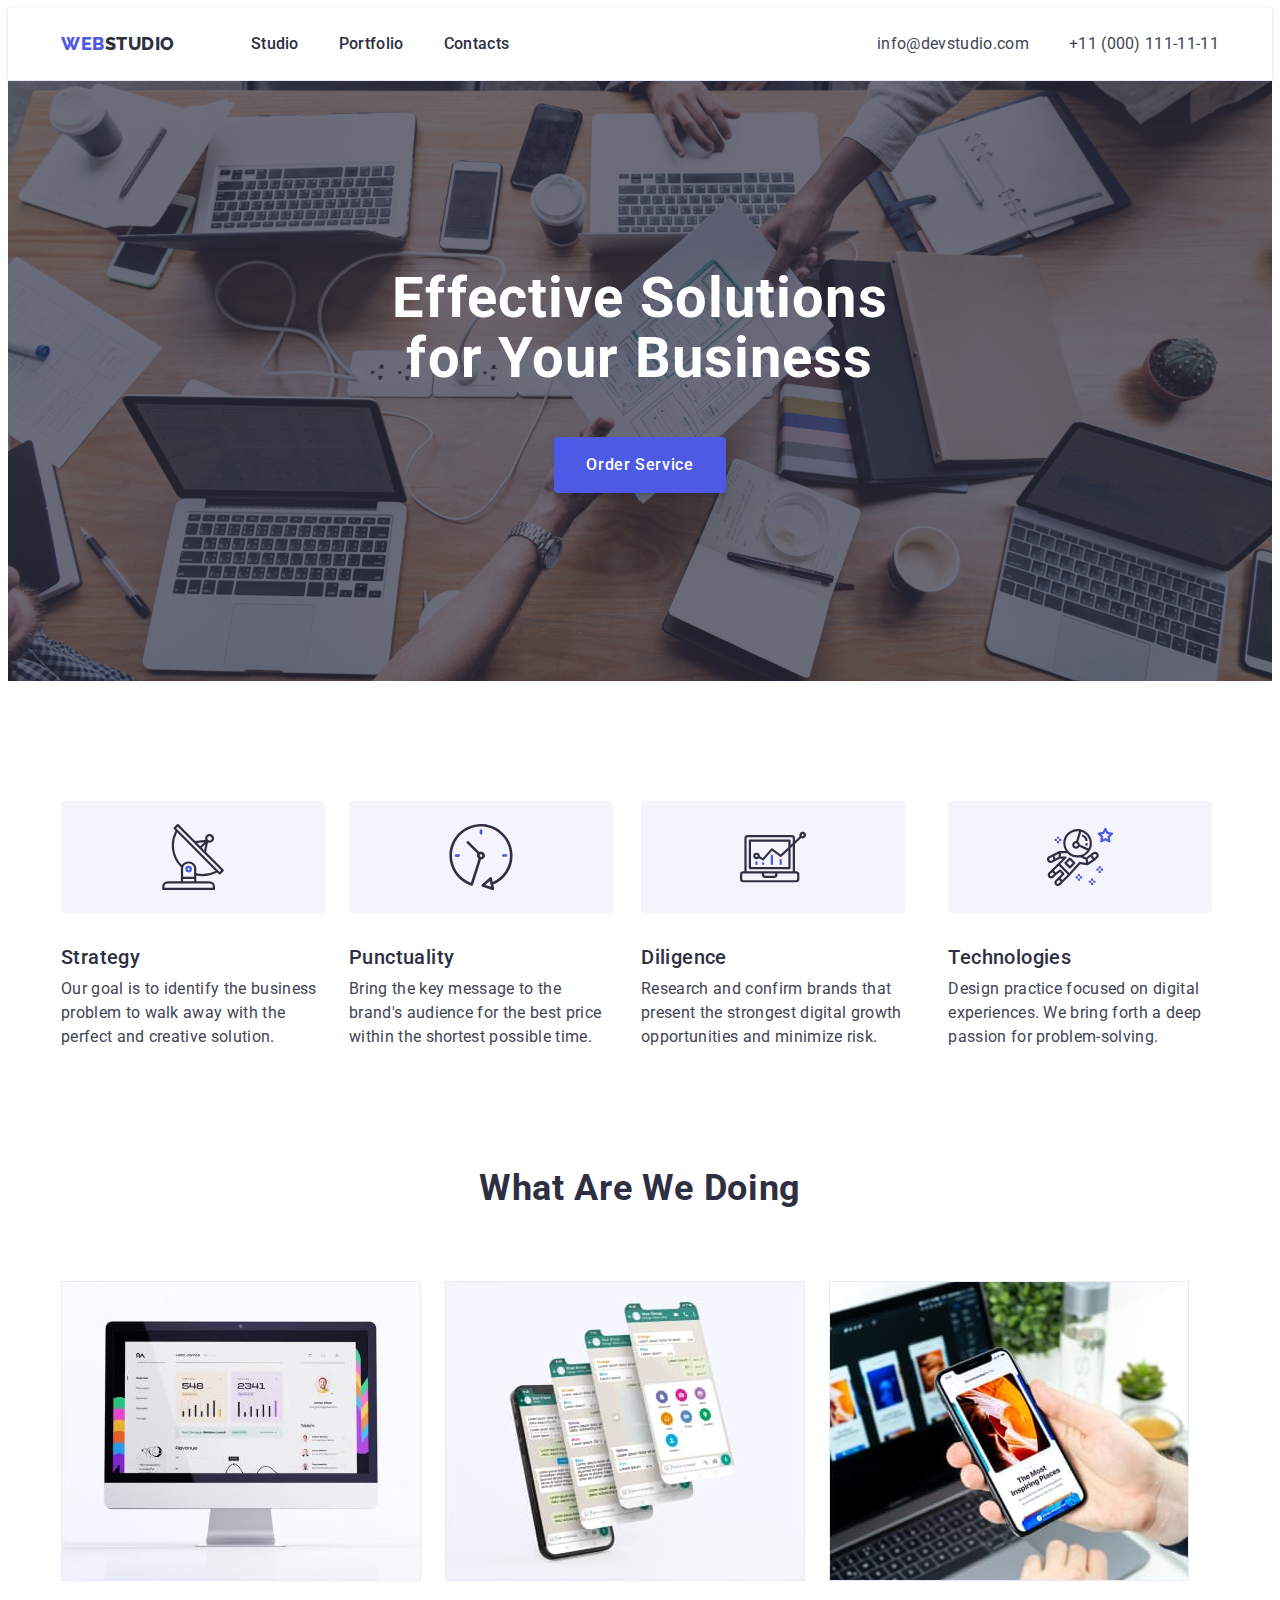
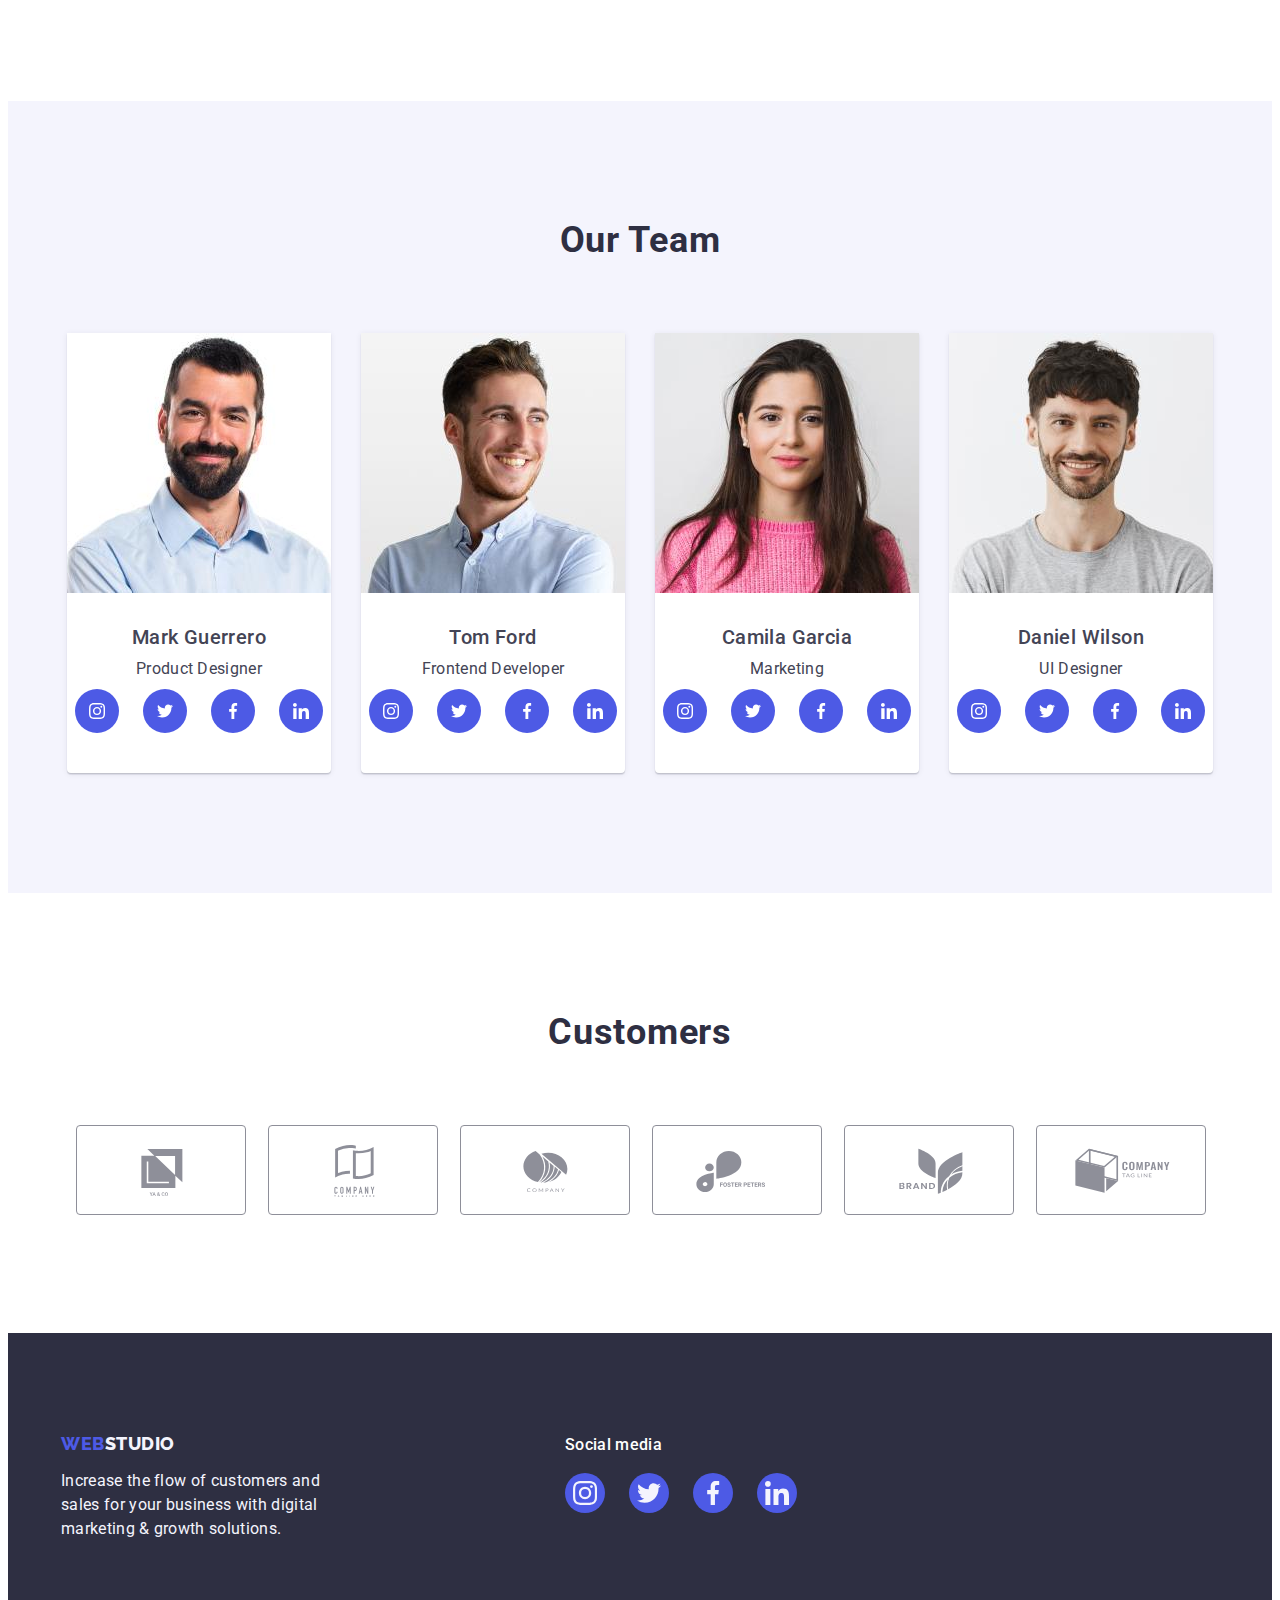
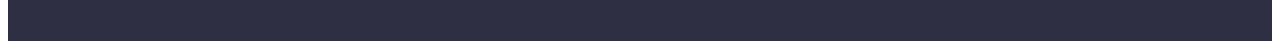
==== commit b052735e: "fix" ====
--- a/index.html
+++ b/index.html
@@ -20,7 +20,7 @@
    <div class="container header-container">
      <nav class="header-nav">
       <a href="./index.html" class="logo link"> Web<span class="header-logo-item">Studio</span></a>
-      <h1>Paketik-miliy</h1>
+      
       <ul class="nav-list list">
         <li class="nav-list-item"><a class="link nav-item" href="./index.html">Studio</a></li>
         <li class="nav-list-item"><a class="link nav-item" href="./portfolio.html">Portfolio</a></li>
@@ -308,6 +308,7 @@
   </div>
     </div>
   </footer>
+
 </body>
 
 </html>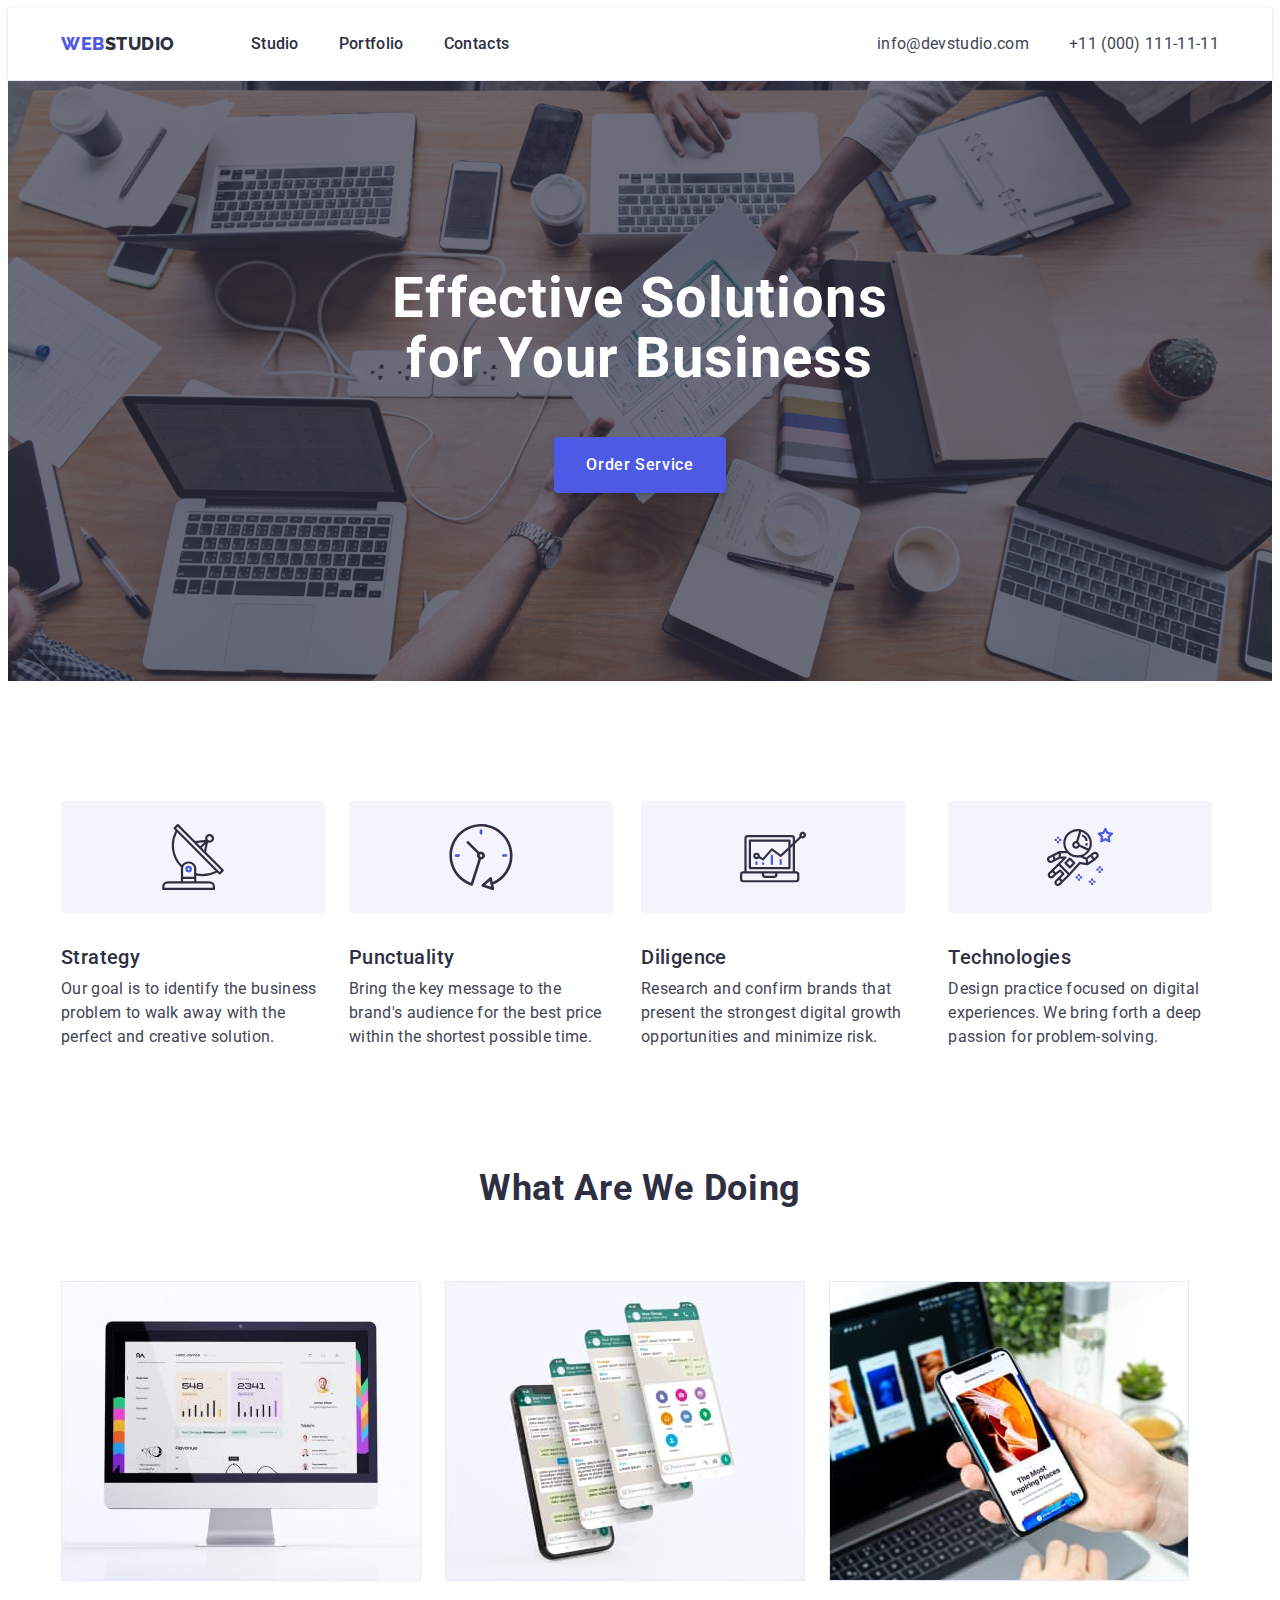
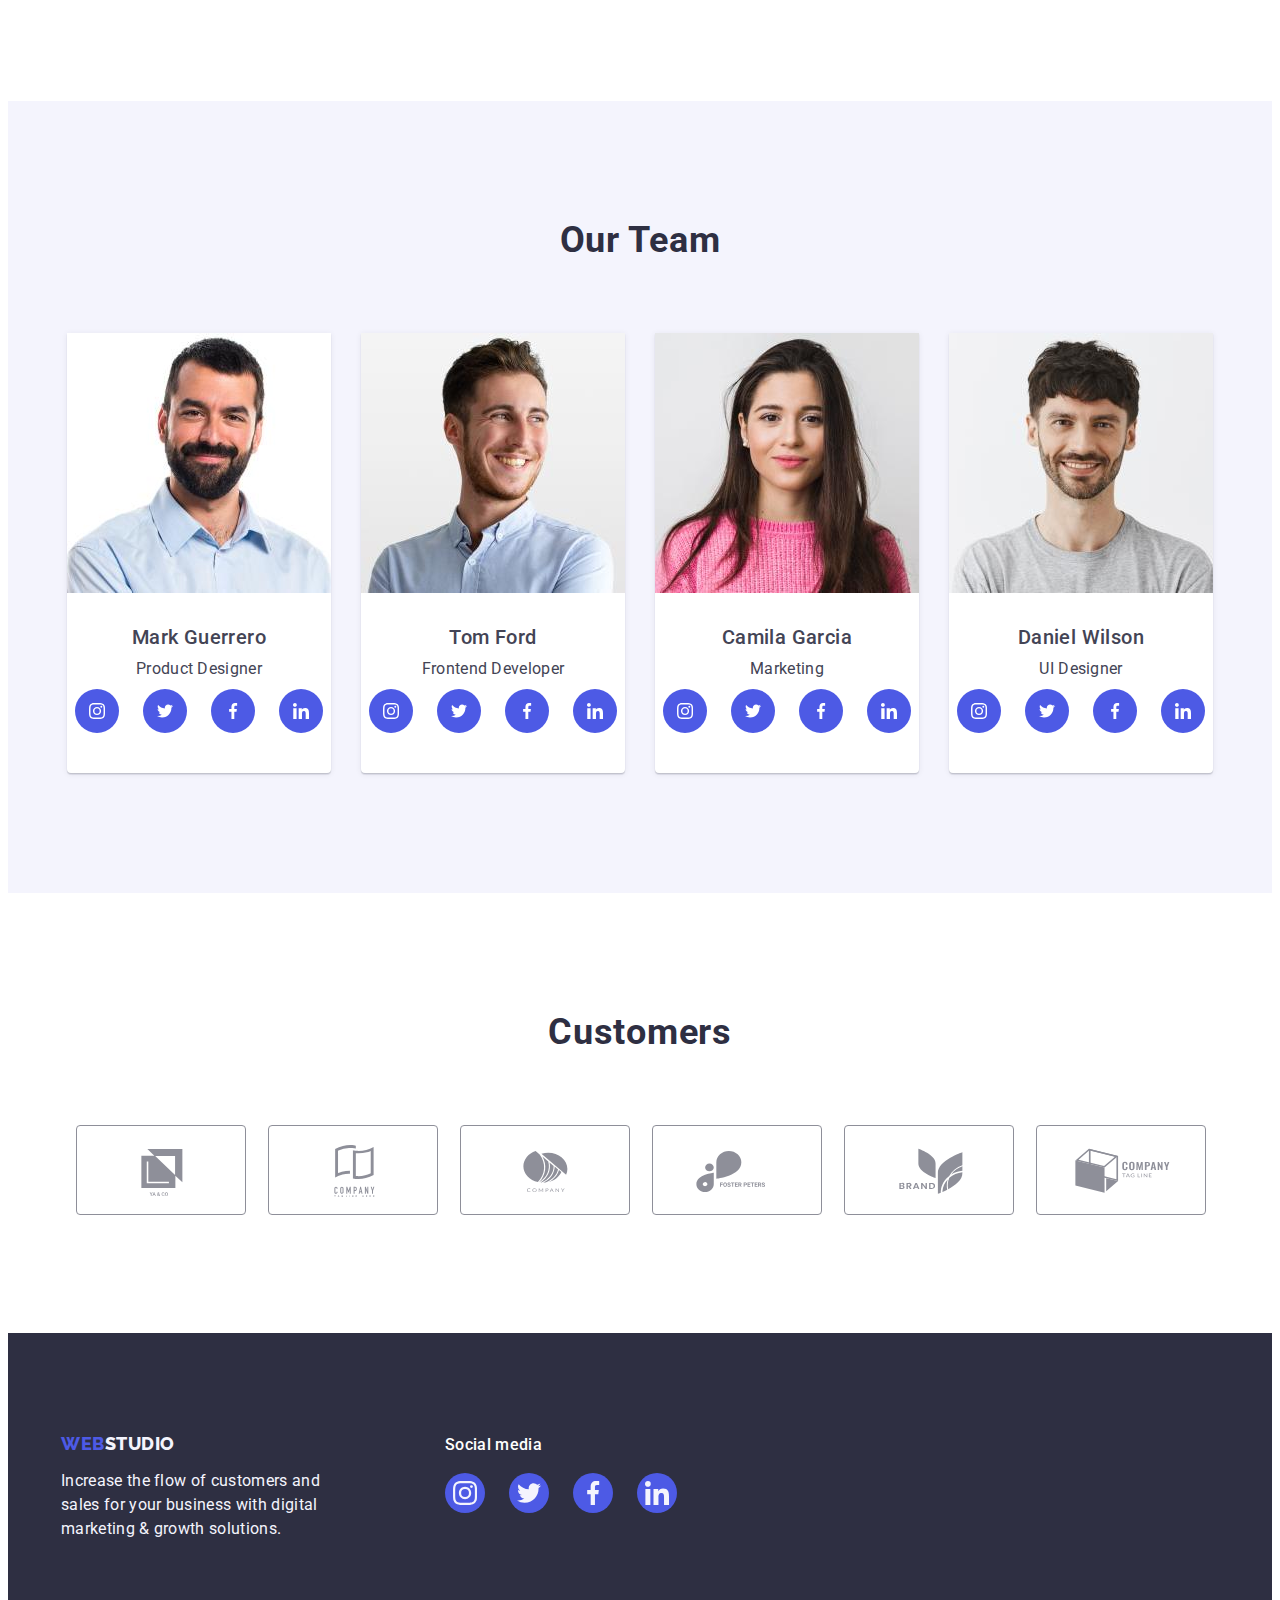
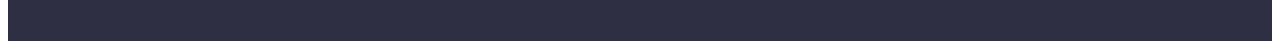
==== commit b37ad1ab: "fix" ====
--- a/index.html
+++ b/index.html
@@ -236,49 +236,52 @@
       <h2 class="customer-head">Customers</h2>
       <ul class="customers-list list">
         <li class="customers-list-item">
-          <a class="customers-link link">
-            <svg class="customers-icon"><use href="./images/icons.svg#icon-Logo-1"></use></svg>
-          </a>
-        </li>
-        <li class="customers-list-item">
-          <a class="customers-link link">
-            <svg class="customers-icon"><use href="./images/icons.svg#icon-Logo-2"></use></svg>
-          </a>
-        </li>
-        <li class="customers-list-item">
-          <a class="customers-link link">
-            <svg class="customers-icon"><use href="./images/icons.svg#icon-Logo-3"></use></svg>
-          </a>
-        </li>
-        <li class="customers-list-item">
-          <a class="customers-link link">
-            <svg class="customers-icon"><use href="./images/icons.svg#icon-Logo-4"></use></svg>
-          </a>
-        </li>
-        <li class="customers-list-item">
-          <a class="customers-link link">
-            <svg class="customers-icon"><use href="./images/icons.svg#icon-Logo-5"></use></svg>
-          </a>
-        </li>
-        <li class="customers-list-item">
-          <a class="customers-link link">
-            <svg class="customers-icon"><use href="./images/icons.svg#icon-Logo-6"></use></svg>
+          <a class="customers-link "href="">
+            <svg class="customer-icon"><use href="./images/icons.svg#icon-Logo-1"></use></svg>
+          </a>
+        </li>
+        <li class="customers-list-item">
+          <a class="customers-link link"href="">
+            <svg class="customer-icon"><use href="./images/icons.svg#icon-Logo-2"></use></svg>
+          </a>
+        </li>
+        <li class="customers-list-item">
+          <a class="customers-link link" href="">
+            <svg class="customer-icon"><use href="./images/icons.svg#icon-Logo-3"></use></svg>
+          </a>
+        </li>
+        <li class="customers-list-item">
+          <a class="customers-link link"href="">
+            <svg class="customer-icon"><use href="./images/icons.svg#icon-Logo-4"></use></svg>
+          </a>
+        </li>
+        <li class="customers-list-item">
+          <a class="customers-link link"href="">
+            <svg class="customer-icon"><use href="./images/icons.svg#icon-Logo-5"></use></svg>
+          </a>
+        </li>
+        <li class="customers-list-item">
+          <a href="" class="customers-link link" >
+            <svg class="customer-icon">
+              <use href="./images/icons.svg#icon-Logo-6"></use>
+            </svg>
           </a>
         </li>
         
-      </ul>
+      </ul> 
     </div>
     </section>
   </main>
   <footer class="footer">
     <div class="footer-container container">
-      <section class="footer-info">
+      <div class="footer-info">
     <a class="logo link" href="./index.html">Web<span class="footer-logo-item">Studio</span> </a>
     <p class="footer-list-object">
       Increase the flow of customers and sales for your business with digital
-      marketing & growth solutions.
-    </section>
-    </p>
+      marketing & growth solutions.</p>
+
+    </div>
+    
     <div class="footer-soc">
       <p class="footer-head">Social media</p>
     <ul class="team-soc-list list">
--- a/css/styles.css
+++ b/css/styles.css
@@ -165,11 +165,17 @@
 {
   width: calc((100% - 48px) / 3);
 }
-.result-list-item:is(:hover, :focus)
-{
+
+.result-link :is(:hover, :focus )  
+{
+  background: #FFFFFF;
   box-shadow: 0px 1px 6px rgba(46, 47, 66, 0.08), 0px 1px 1px rgba(46, 47, 66, 0.16), 0px 2px 1px rgba(46, 47, 66, 0.08);
-}
-.portfolio-card
+  border-radius: 0px 0px 4px 4px;
+  
+}
+
+
+.portfolio-card     
 {
   padding-top: 32px;
     padding-bottom: 32px;
@@ -241,8 +247,8 @@
   color: var(--logo-color);
   background-color: var(--background-btn-color);
   border: 1px solid #E7E9FC;
-  border-radius: 4;
   padding: 12px 24px;
+  border-radius: 4px;
   
 }
 
@@ -251,7 +257,7 @@
   color: #FFFFFF;
   background-color:  #404BBF;
   box-shadow: 0px 3px 1px rgba(0, 0, 0, 0.1), 0px 2px 1px rgba(0, 0, 0, 0.08), 0px 2px 2px rgba(0, 0, 0, 0.12);
-  border-radius: 4px;
+  border-color: transparent;
   
 }
 
@@ -510,16 +516,15 @@
   border: 1px solid #404BBF;
   border-radius: 4px;
 }
-.customers-link:is(:hover,:focus) > .customers-icon
-{
- fill:  #404BBF;
-}
-.customers-icon {
+.customers-link:is(:hover,:focus) > .customer-icon
+{
+fill: #404BBF;
+}     
+.customer-icon {
   width: 104px;
   height: 56px;
-  fill: #8E8F99;
-}
-
+  fill: #8c8ea4;
+}
 
 /* -------------------------------------------FOOTER------------------------------------- */
 .footer-logo-item
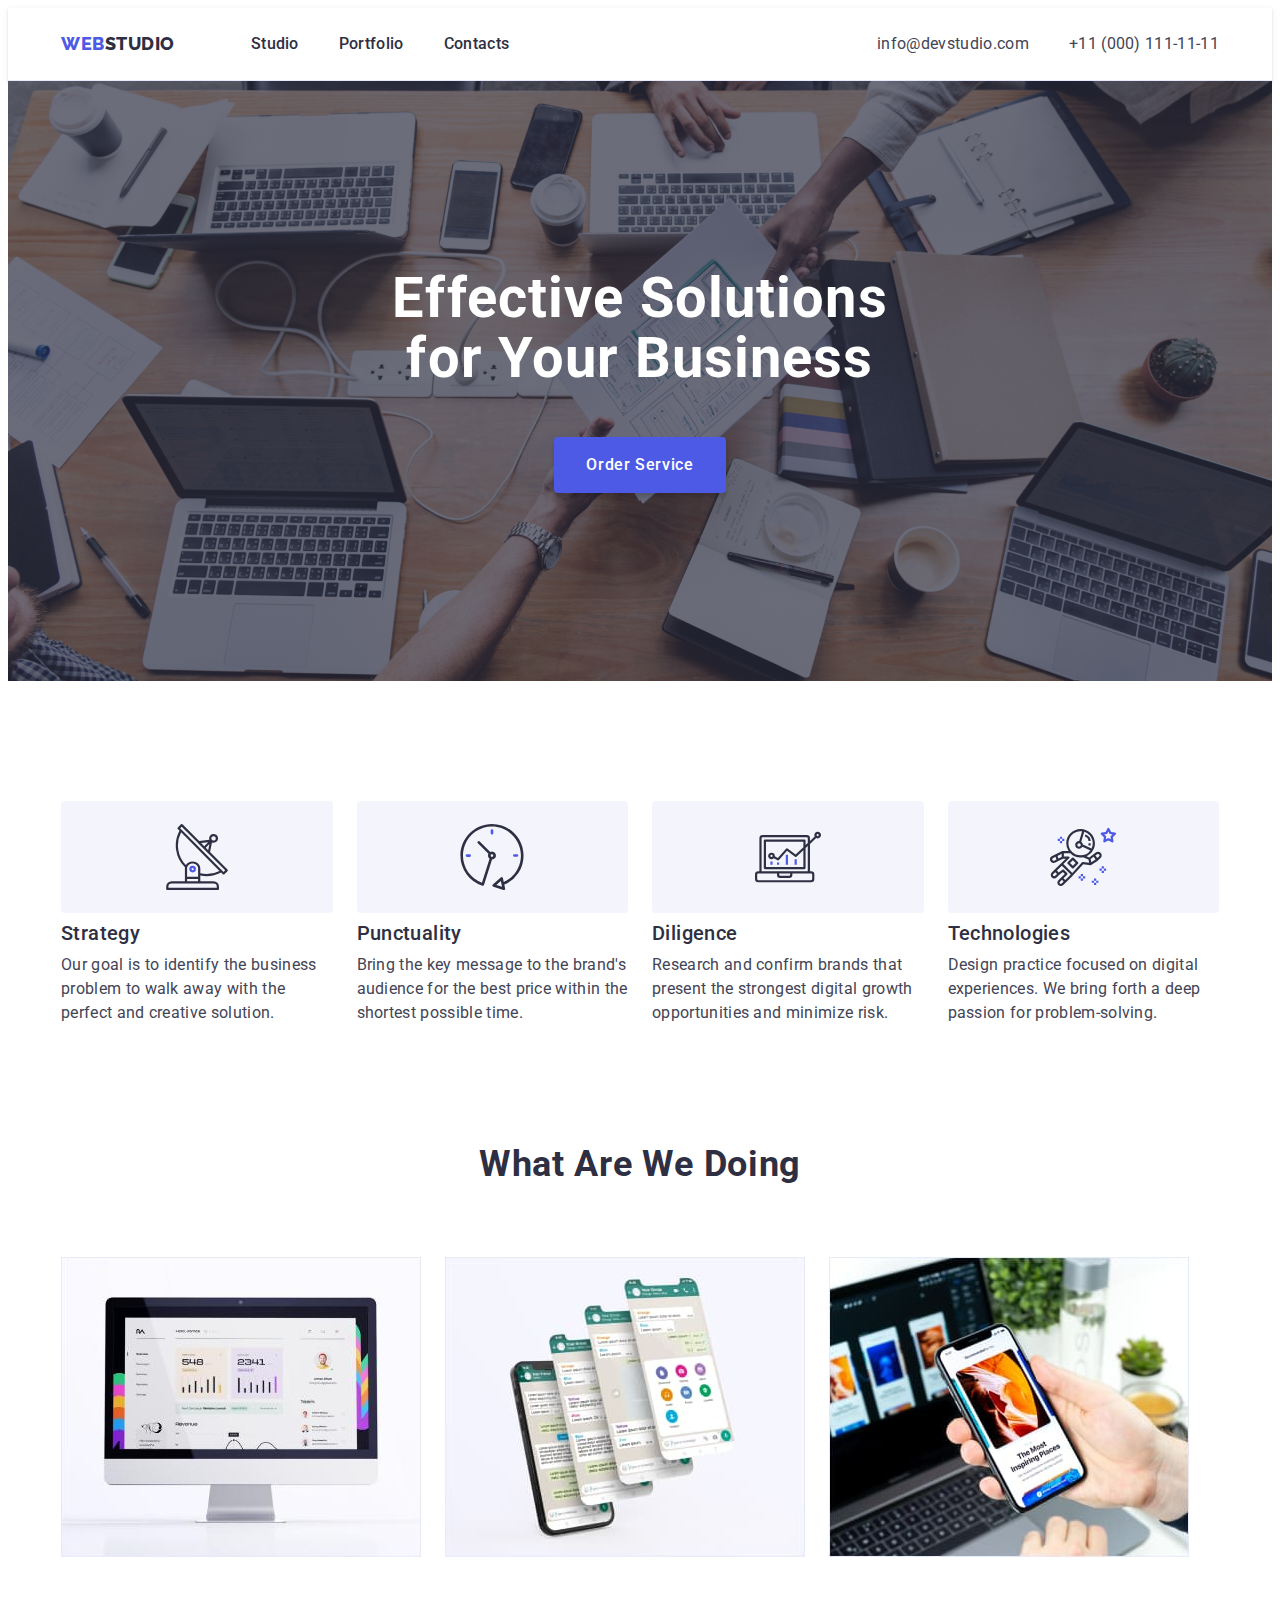
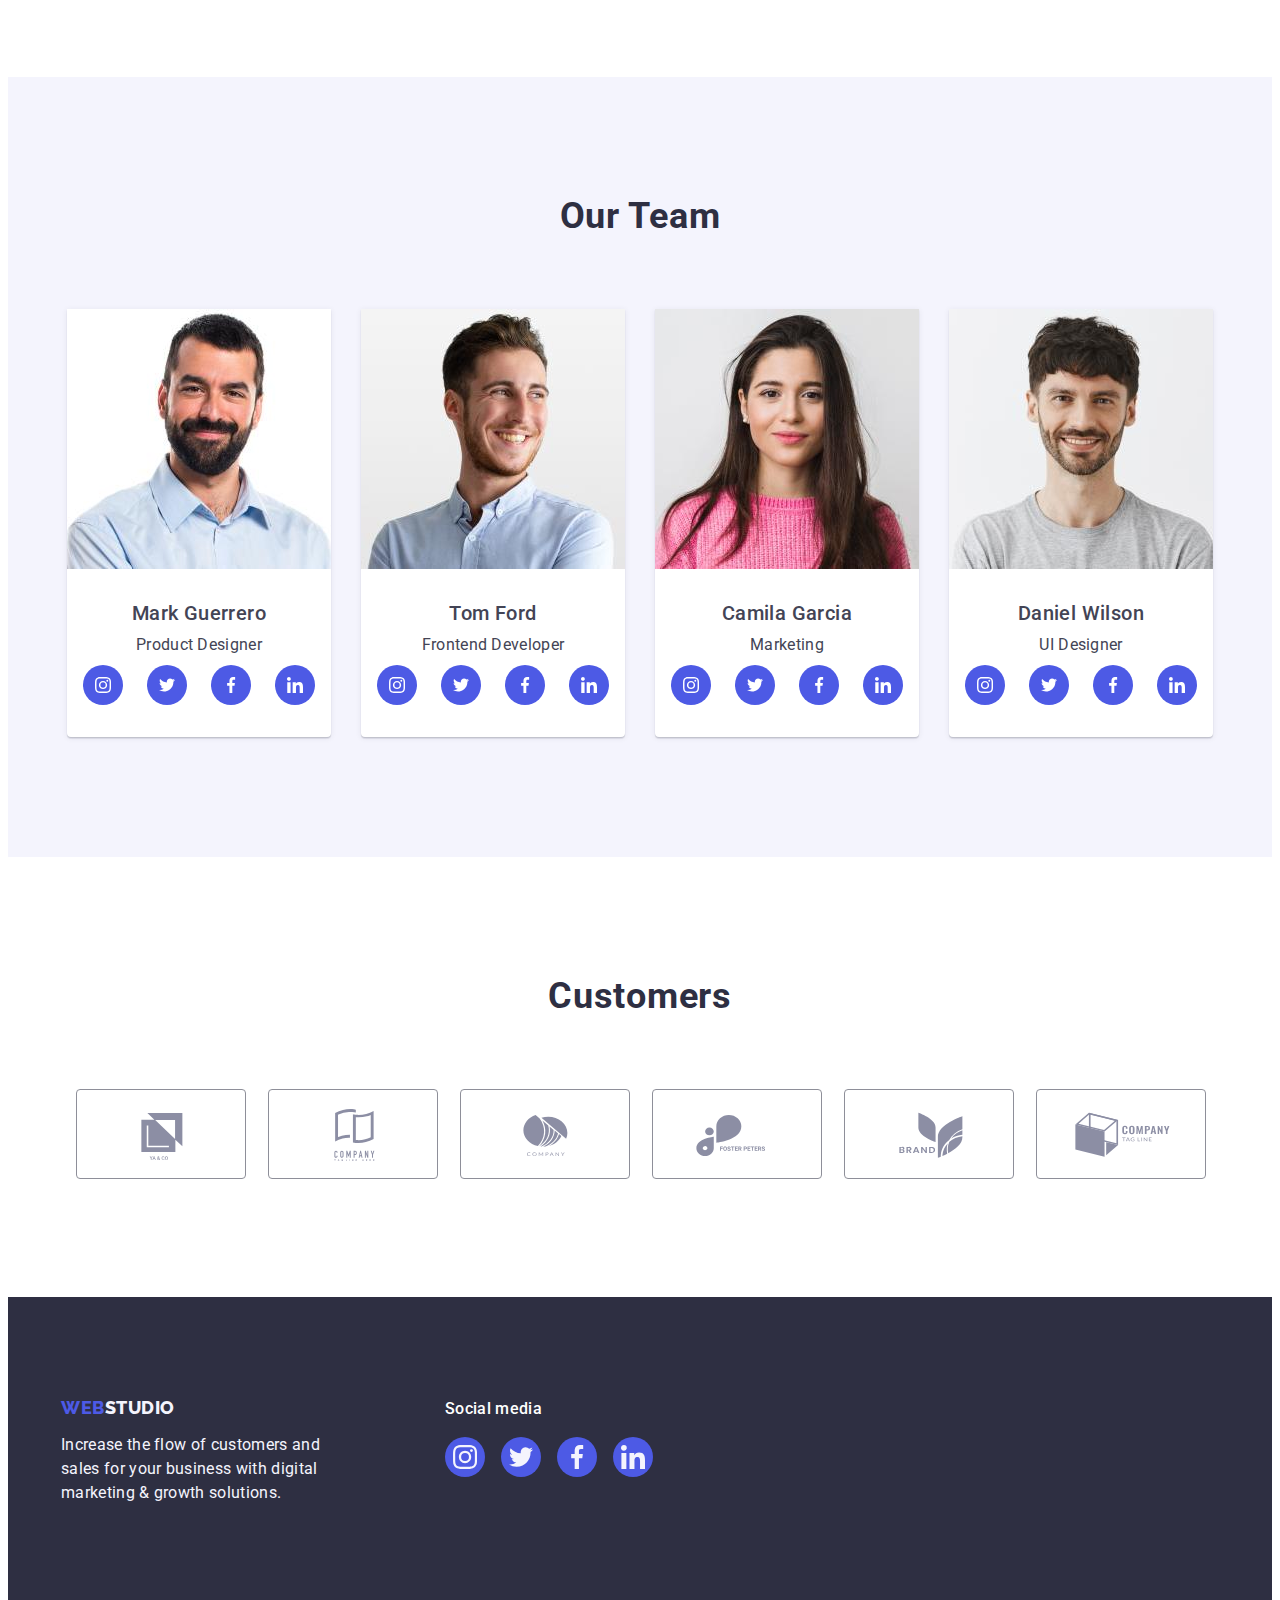
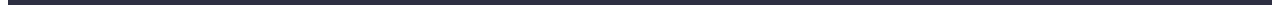
==== commit 00302214: "paketnaya-fixa" ====
--- a/index.html
+++ b/index.html
@@ -115,17 +115,17 @@
           <h3 class="team-list-hero">Mark Guerrero</h3>
           <p class="team-list-object">Product Designer</p>
           <ul class="team-soc-list list">
-            <li class="person-soc-item">     <a href="" class="team-soc-link link">
+            <li class="person-soc-item"><a href="" class="team-soc-link link">
               <svg class="person-soc-icon" width="16"height="16">
              <use href="./images/icons.svg#icon-instagram-1"></use>
             </svg>
           </a></li>
-            <li class="person-soc-item">     <a href="" class="team-soc-link link">
+            <li class="person-soc-item"><a href="" class="team-soc-link link">
               <svg class="person-soc-icon" width="16"height="16">
              <use href="./images/icons.svg#icon-twitter-1"></use>
             </svg>
           </a></li>
-            <li class="person-soc-item"> <a href="" class="team-soc-link link">
+            <li class="person-soc-item"><a href="" class="team-soc-link link">
               <svg class="person-soc-icon" width="16"height="16">
              <use href="./images/icons.svg#icon-facebook-1"></use>
             </svg>
@@ -144,12 +144,12 @@
           <h3 class="team-list-hero">Tom Ford</h3>
           <p class="team-list-object">Frontend Developer</p>
           <ul class="team-soc-list list">
-            <li class="person-soc-item">     <a href="" class="team-soc-link link">
+            <li class="person-soc-item"><a href="" class="team-soc-link link">
               <svg class="person-soc-icon" width="16"height="16">
              <use href="./images/icons.svg#icon-instagram-1"></use>
             </svg>
           </a></li>
-            <li class="person-soc-item">     <a href="" class="team-soc-link link">
+            <li class="person-soc-item"> <a href="" class="team-soc-link link">
               <svg class="person-soc-icon" width="16"height="16">
              <use href="./images/icons.svg#icon-twitter-1"></use>
             </svg>
@@ -284,7 +284,7 @@
     
     <div class="footer-soc">
       <p class="footer-head">Social media</p>
-    <ul class="team-soc-list list">
+    <ul class="footer-soc-list list">
       <li class="footer-soc-item"> <a href="" class="footer-soc-link link">
         <svg class="footer-soc-icon" width="16"height="16">
        <use href="./images/icons.svg#icon-instagram-1"></use>
--- a/css/styles.css
+++ b/css/styles.css
@@ -34,7 +34,7 @@
 /* -------------------------------------HEADER---------------------------------------- */
 .header {
 
-  padding: 24px 0;
+ 
   background-color: var(--header-background-color);
   border-bottom: 1px solid #E7E9FC;
   box-shadow: 0px 2px 1px rgba(46, 47, 66, 0.08), 0px 1px 1px rgba(46, 47, 66, 0.16), 
@@ -83,6 +83,7 @@
 
 .address-list-item {
   padding: 24px 0;
+  display: block;
   font-weight: 400;
   font-size: 16px;
   line-height: 1.5;
@@ -166,14 +167,15 @@
   width: calc((100% - 48px) / 3);
 }
 
-.result-link :is(:hover, :focus )  
-{
-  background: #FFFFFF;
+.result-link:is(:hover, :focus )  
+{
+  
   box-shadow: 0px 1px 6px rgba(46, 47, 66, 0.08), 0px 1px 1px rgba(46, 47, 66, 0.16), 0px 2px 1px rgba(46, 47, 66, 0.08);
-  border-radius: 0px 0px 4px 4px;
-  
-}
-
+}
+.result-link
+{
+  display: block  ;
+}
 
 .portfolio-card     
 {
@@ -191,13 +193,12 @@
 }
 
 .person-soc-item {
-  width: 44px;
-  height: 44px;
+  width: 40px;
+  height: 40px;
 }
 
 .icon
 {
-width: 264px;
 height: 112px;
 background: #F4F4FD;
 border: transparent;
@@ -262,7 +263,8 @@
 }
 
 .nav-item {
-  padding: 25px 0;
+  padding: 24px 0;
+  display: block;
   font-weight: 500;
   font-size: 16px;
   line-height: 1.5;
@@ -293,13 +295,7 @@
 }
 
 .main-list-item {
-  font-family: 'Roboto';
-font-style: normal;
-font-weight: 400;
-font-size: 16px;
-line-height: 1.5;
-letter-spacing: 0.02em;
-  color:var(--nav-color);
+width: calc((100% - 72px) / 4) ;
    
 }
 
@@ -345,7 +341,7 @@
 }
 .list-hero
 {   
-  margin-top: 32px;
+  margin-top: 8px;
   margin-bottom: 8px;
   font-weight: 500;
 font-size: 20px;
@@ -453,7 +449,7 @@
 }
 .section-list-item
 {
-  padding-bottom: 40px;
+  padding-bottom: 32px;
   background: #FFFFFF;
   box-shadow: 0px 1px 6px rgba(46, 47, 66, 0.08), 0px 1px 1px rgba(46, 47, 66, 0.16), 0px 2px 1px rgba(46, 47, 66, 0.08);
 border-radius: 0px 0px 4px 4px;
@@ -515,10 +511,11 @@
 {
   border: 1px solid #404BBF;
   border-radius: 4px;
-}
-.customers-link:is(:hover,:focus) > .customer-icon
-{
-fill: #404BBF;
+  fill: #404BBF;
+}
+.customers-link:is(:hover,:focus)>.customer-icon
+{
+fill:#404BBF;
 }     
 .customer-icon {
   width: 104px;
@@ -532,12 +529,23 @@
   COLOR: #f4f4fd
 }
 
+
 .footer
 {
   padding-top: 100px ;
   padding-bottom: 100px;
   background-color: var(--nav-color);
 }
+
+.footer-soc-list
+{
+  display: flex;
+  gap: 16px;
+  justify-content: center;
+}
+
+
+
 
 .footer-list-object
 {     
